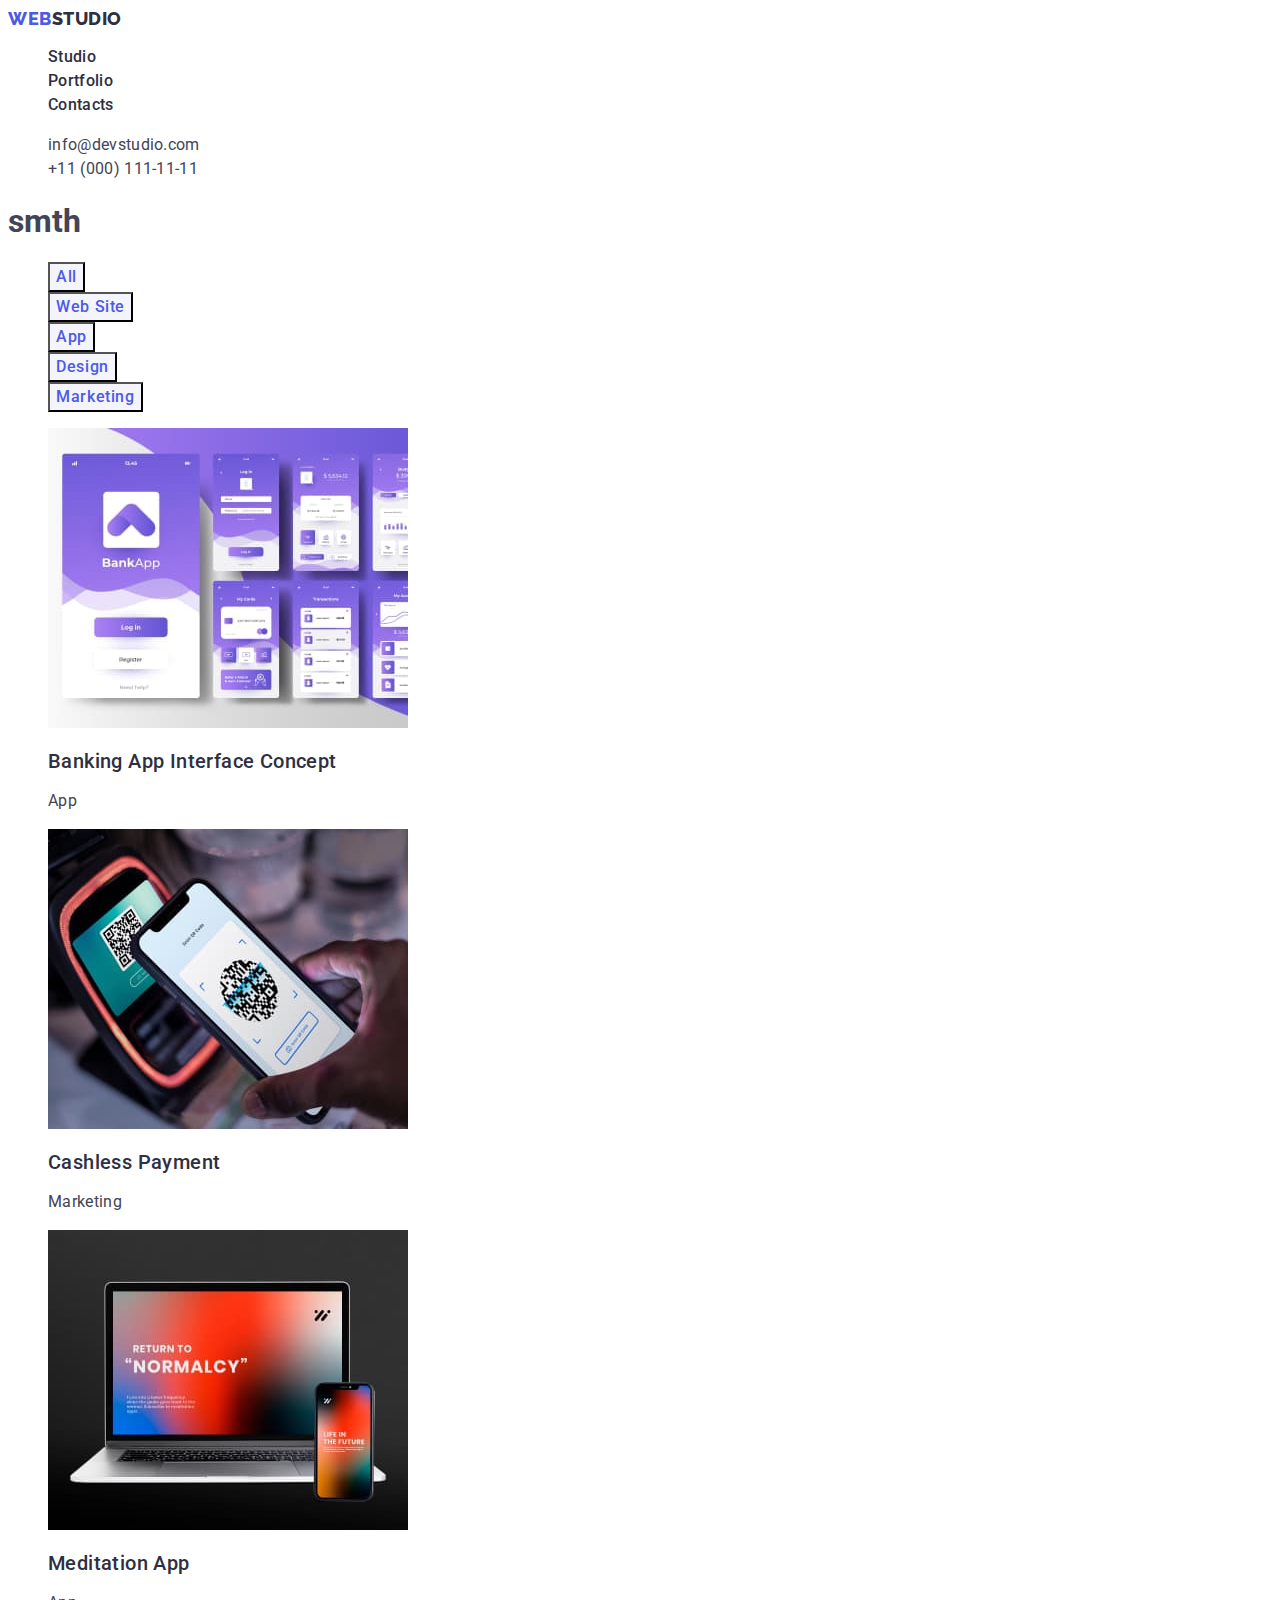
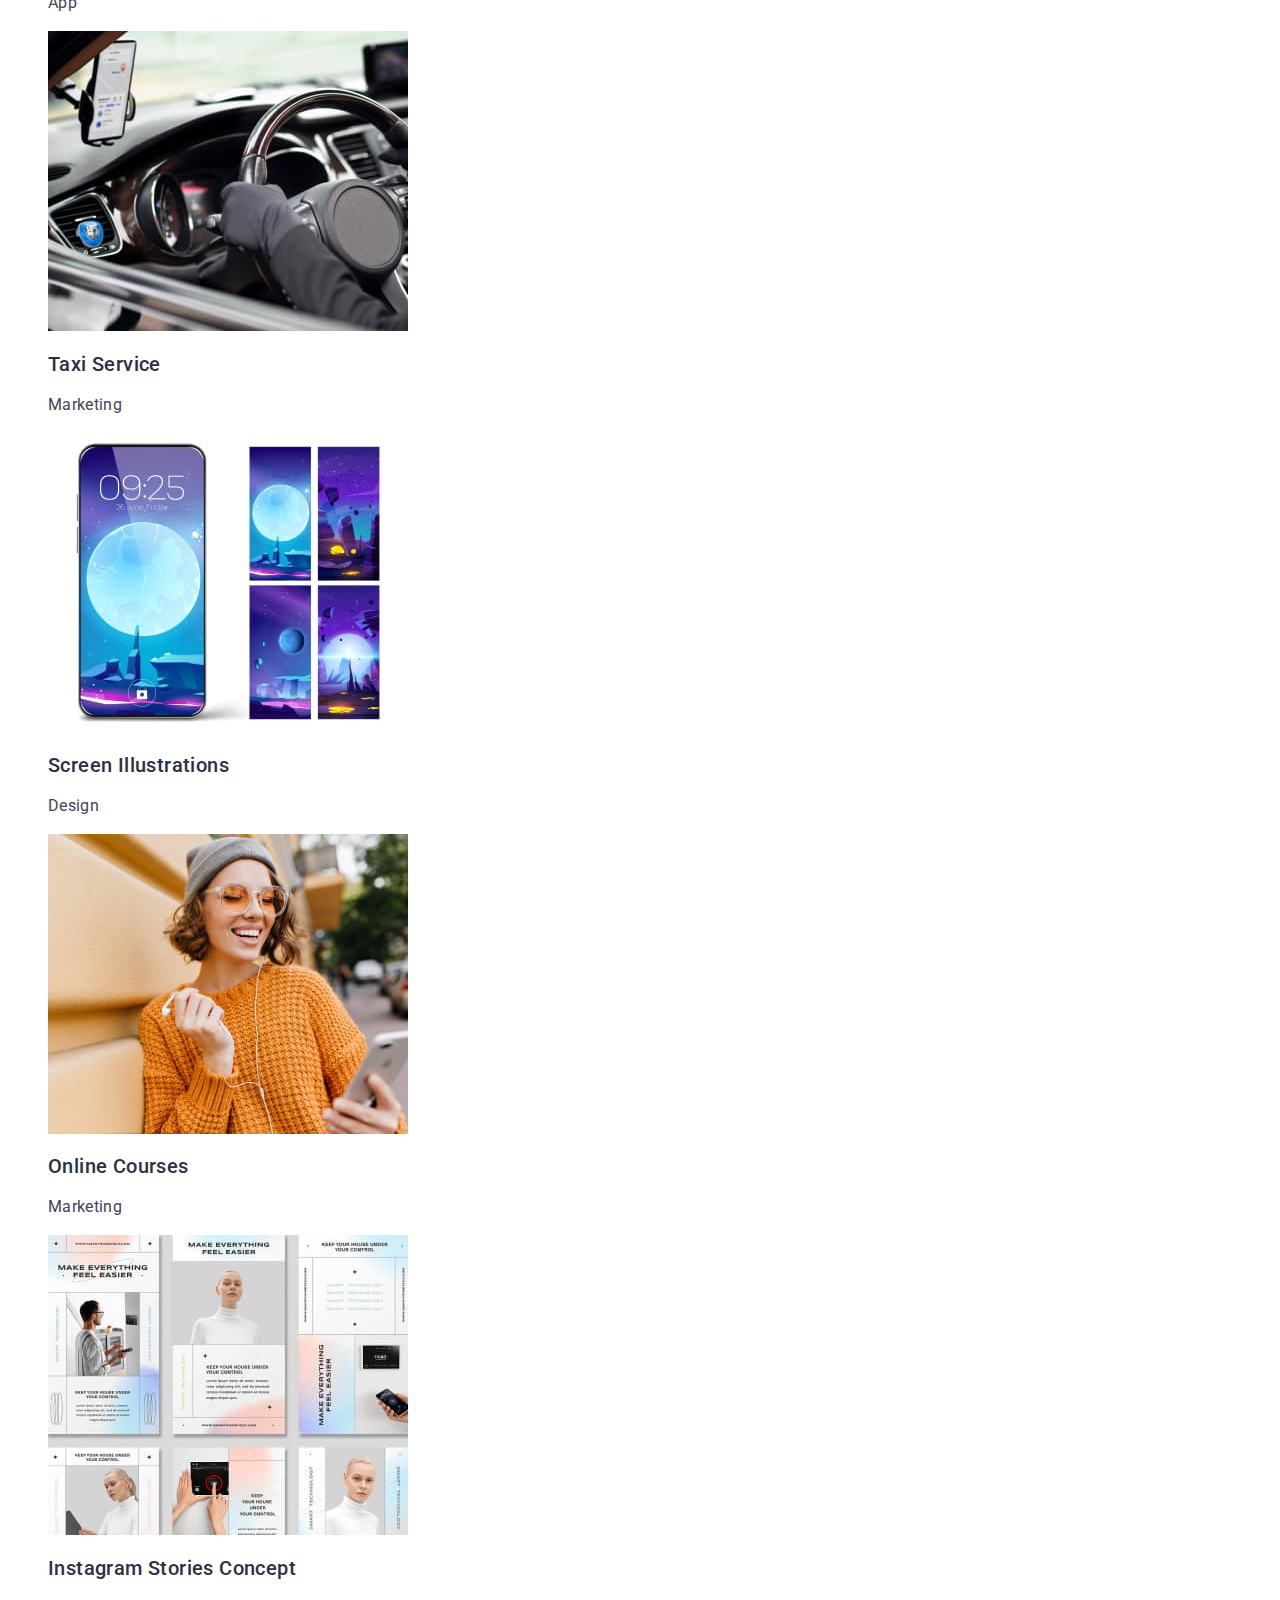
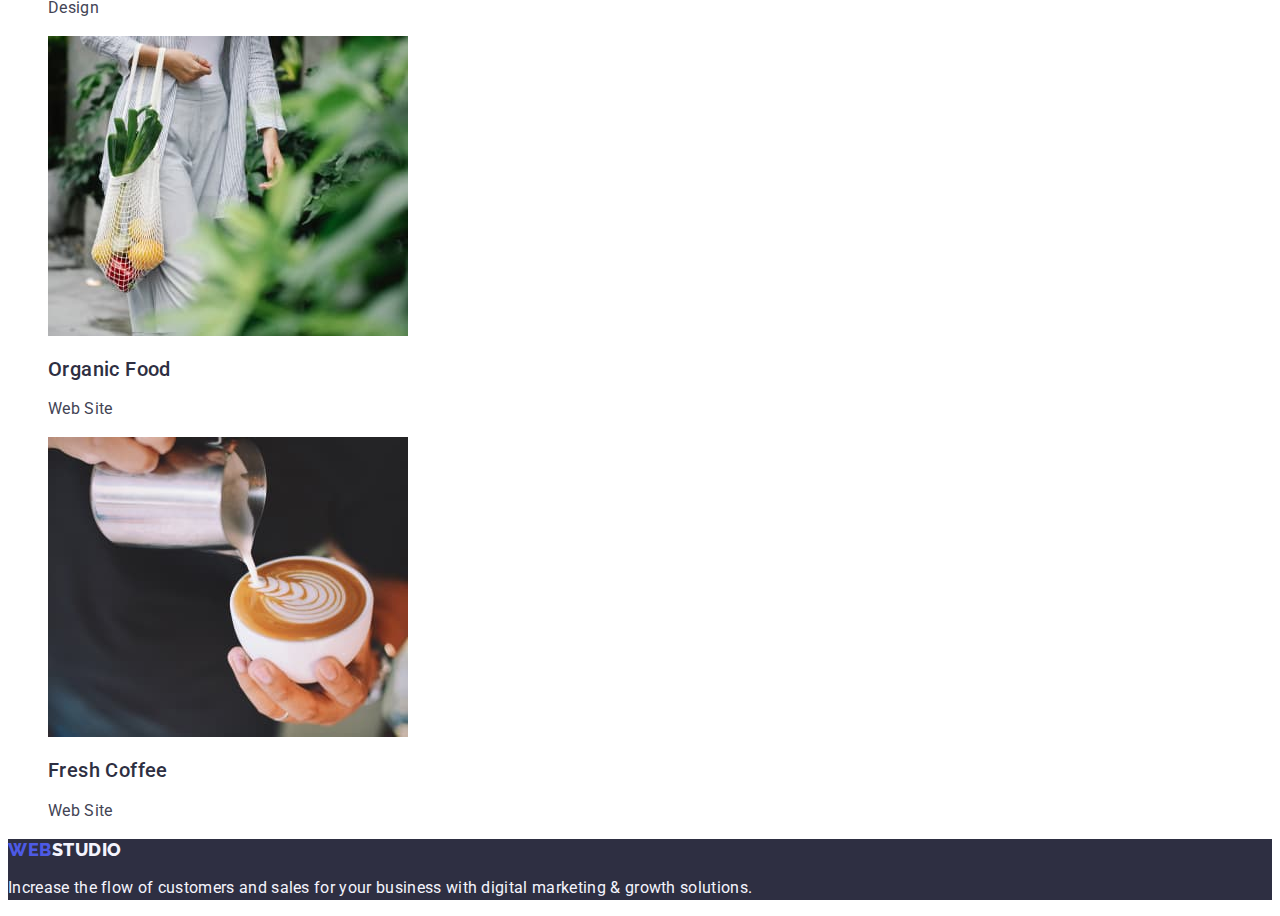
==== portfolio.html @ 615c13cd "Initial commit" ====
<!DOCTYPE html>
<html lang="en">

<head>
    <meta charset="UTF-8">
    <meta http-equiv="X-UA-Compatible" content="IE=edge">
    <meta name="description" content="business structure">
<link rel="preconnect" href="https://fonts.googleapis.com">
<link rel="preconnect" href="https://fonts.gstatic.com" crossorigin>
<link href="https://fonts.googleapis.com/css2?family=Raleway:wght@800&family=Roboto:wght@400;500;700;900&display=swap"
    rel="stylesheet">
    <link rel="stylesheet" href="./css/styles.css">
    <title>Effective solutions for Your Business</title>
</head>

<body>
    <header>
        <nav class="nav">
            <a class="logo link" href="./index.html">Web<span class="logo-text">Studio</span></a>
            <ul class="list">
                <li>
                    <a href="./index.html" class="nav-list link ">Studio</a>
                </li>
                <li>
                    <a href="./portfolio.html" class="nav-list link">Portfolio</a>
                </li>
                <li>
                    <a href="" class="nav-list link">Contacts</a>
            
                </li>
            
            </ul>
            </nav>
            <address class="address">
                <ul class="list">
                    <li>
                        <a class="address-link link" href="mailto:info@devstudio.com">info@devstudio.com
                        </a>
                    </li>
                    <li>
                        <a class="address-link link" href="tel:+110001111111">+11 (000) 111-11-11
                        </a>
                    </li>
                </ul>
            </address>
    </header>

    <main>
        <section>
            <h1 class="titlefirst">smth</h1>
            <ul class="titlefirst list">
            
            <li><button class="link-button" type="button">All</button></li>
            <li><button class="link-button" type="button">Web Site</button></li>
            <li><button class="link-button" type="button">App</button></li>
            <li><button class="link-button" type="button">Design</button></li>
            <li><button class="link-button" type="button">Marketing</button></li>
    </ul>
            <ul class="variants list">
                <li class="project-list-item">
                    <a class="banking link"  href="">
                        <img src="./images/img1.jpg" alt="Screens" width="360"/>
                    <h2 class="another-describtion">Banking App Interface Concept</h2>
                    <p class="paragraph-text">App</p>
                </a>
                    
                </li>
                <li class="project-list-item">
                    <a class="banking link" href="">
                    <img src="./images/img2.jpg" alt="Phones" width="360"/>
                    <h2 class="another-describtion">Cashless Payment</h2>
                    <p class="paragraph-text">Marketing</p>
                    </a>
                </li>
                <li class="project-list-item">
                    <a class="banking link" href="">
                    <img src="./images/img3.jpg" alt="Laptop and phone" width="360"/>
                    <h2 class="another-describtion">Meditation App</h2>
                    <p class="paragraph-text">App</p>
                    </a>
                </li>
                <li class="project-list-item">
                    <a class="banking link" href="">
                    <img src="./images/img4.jpg" alt="Car" width="360"/>
                    <h2 class="another-describtion">Taxi Service</h2>
                    <p class="paragraph-text">Marketing</p>
                    </a>
                </li>
                <li class="project-list-item">
                    <a class="banking link" href="">
                    <img src="./images/img0copy.jpg" alt="Phone's screens" width="360"/>
                    <h2 class="another-describtion">Screen Illustrations</h2>
                    <p class="paragraph-text">Design</p>
                    </a>
                </li>
                <li class="project-list-item">
                    <a class="banking link" href="">
                    <img src="./images/img11.jpg" alt="Woman" width="360"/>
                    <h2 class="another-describtion">Online Courses</h2>
                    <p class="paragraph-text">Marketing</p>
                    </a>
                </li>
                <li class="project-list-item">
                    <a class="banking link" href="">
                    <img src="./images/img6.jpg" alt="Pictures" width="360"/>
                    <h2 class="another-describtion">Instagram Stories Concept</h2>
                    <p class="paragraph-text">Design</p>
                    </a>
                </li>
                <li class="project-list-item">
                    <a class="banking link" href="">
                    <img src="./images/img7.jpg" alt="Bag" width="360"/>
                    <h2 class="another-describtion">Organic Food</h2>
                    <p class="paragraph-text">Web Site</p>
                    </a>
                </li>
                <li class="project-list-item">
                    <a class="banking link" href="">
                    <img src="./images/img8.jpg" alt="Coffee" width="360"/>
                    <h2 class="another-describtion">Fresh Coffee</h2>
                    <p class="paragraph-text">Web Site</p>
                    </a>
                </li>
        
            </ul>
        </section>
    </main>
       
        <footer class="section-footer">
            <a class="logo link" href="./index.html">Web<span class="logo-text-second">Studio</span></a>
            <p class="footer-describtion">
                Increase the flow of customers and sales for your business with digital marketing & growth solutions.
            </p>
    
    </footer>
    </body>
    
    </html>
---- css/styles.css ----
:root {
    --cloud-color: #F4F4FD;
    --navy-color: #2E2F42;
    --white-color: #FFFFFF;
    --main-color: #4d5ae5;
    --button-color: #404bbf;
}
 
 body{
    font-family: "Roboto",sans-serif;
    font-size: 16px;
    color: #434455;
    background-color: var(--white-color);
}

/*index.html*/
.logo {

    font-family: "Raleway",sans-serif;
    font-weight: 800;
    font-size: 18px;
    line-height: 1.17;
    letter-spacing: 0.03em;
    text-transform: uppercase;
    color: var(--main-color);
    
}
.list{
    list-style: none;
}
.link{
    text-decoration: none;
    
}
 .logo-text{
  color:  var(--navy-color);
 }
 .logo-text-second{
color: var(--cloud-color);
 }
 .nav-list{
    font-weight: 500;
    font-size: 16px;
    line-height: 1.5;
    color: var(--navy-color);
    letter-spacing: 0.02em;
 }
 .nav-list:hover{
    color: var(--button-color);
 }
 .nav-list:focus{
    color: var(--button-color);
 }
 .address{
    font-style: normal;
 }
 .address-link{
    font-size: 16px;
    line-height: 1.5;
    color: #434455;
    letter-spacing: 0.02em;
 }
    .address-link:hover{
color: var(--button-color);
    }
    .address-link:focus{
color: var(--button-color);
    }
   
 
.section-solution{
    background-color: var(--navy-color);
}
.title{
font-size: 20px;
line-height: 1.2;
letter-spacing: 0,02em;
}
.title-first{
    color: var(--white-color);
    font-size: 56px;
    line-height: 1.07;
    text-align: center;
    letter-spacing: 0.02em;
}
.titlesecond{
    font-weight: 500;
    line-height: 1.2;
        font-size: 20px;
        letter-spacing: 0.02em;
        color: var(--navy-color);
}
.list-text{
    font-size: 16px;
    line-height: 1.5;
    letter-spacing: 0.02em;
     color: #434455;
}
.title-describtion{
    font-size: 36px;
    line-height: 1.11;
    text-align: center;
    text-transform: capitalize;
    color: var(--navy-color);

}
.section-footer{
    background-color: var(--navy-color);

}

.titlefourth{
    font-size: 36px;
    line-height: 1.11;
    text-align: center;
    text-transform: capitalize;
    color: var(--navy-color);
}

.section-describtion{
    background-color: var(--cloud-color);

}
.titlefifth{
font-size: 36px;
line-height: 1.11;
text-align: center;
letter-spacing: 0.02em;
text-transform: capitalize;
color: var(--navy-color);
}
.photos-describtion{
    background-color: var(--white-color);
}

.title-fifth{
    font-weight: 500;
    font-size: 20px;
    line-height: 1.2;
    letter-spacing: 0.02em;
    color: var(--navy-color);

}


.solution-button{
    background-color: var(--main-color);
    font-family: "Roboto", sans-serif;
    font-weight: 500;
    font-size: 16px;
    line-height: 1.5;
    letter-spacing: 0.04em;
    color: var(--white-color);
    cursor:pointer;
}

.solution-button:hover,.solution-button:focus{
    background-color: var(--button-color);
}



.footer-describtion{
    line-height: 1.5;
    color: var(--cloud-color);
    letter-spacing: 0.02em;
}

.logo-text span{
    color: var(--navy-color);
}
/*portfolio.html*/
 
.logo-link{
    font-family: 'Raleway', sans-serif;
    font-weight: 800;
    font-size: 18px;
    line-height: 1.17;
    letter-spacing: 0.03em;
    text-transform: uppercase;
    color: var(--main-color);
}
.link-button{
     background-color: var(--cloud-color);
    font-family: "Roboto", sans-serif;
    font-weight: 500;
    font-size: 16px;
    line-height: 1.5;
    letter-spacing: 0.04em;
    color: var(--main-color);
    cursor: pointer

}

.link-button:hover,
.link-button:focus{
color: var(--white-color);
background-color: var(--button-color);
}
.another-describtion{
    font-weight: 500;
    font-size: 20px;
    line-height: 1.2;
    letter-spacing: 0.02em;
    color: var(--navy-color);
}
.paragraph-text{
    font-size: 16px;
    line-height: 1.5;
    letter-spacing: 0.02em;
    color: #434455;
}
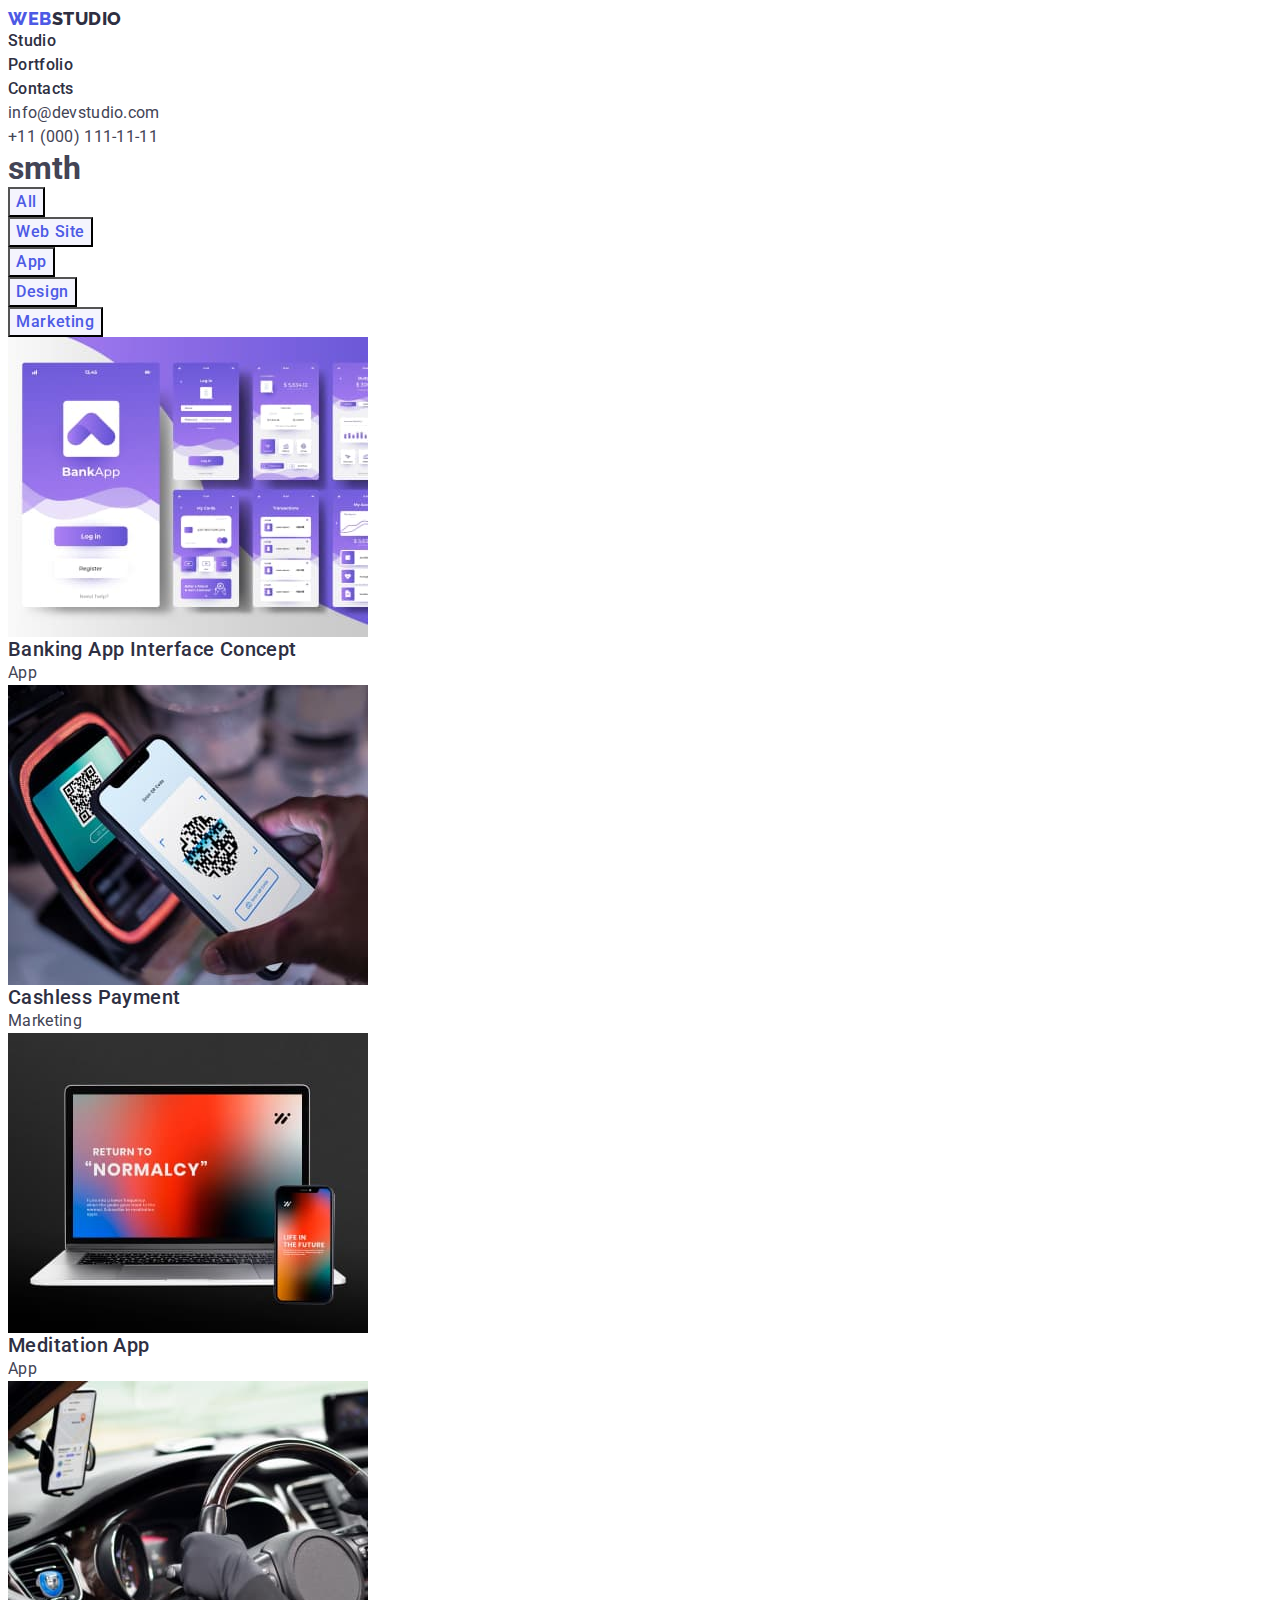
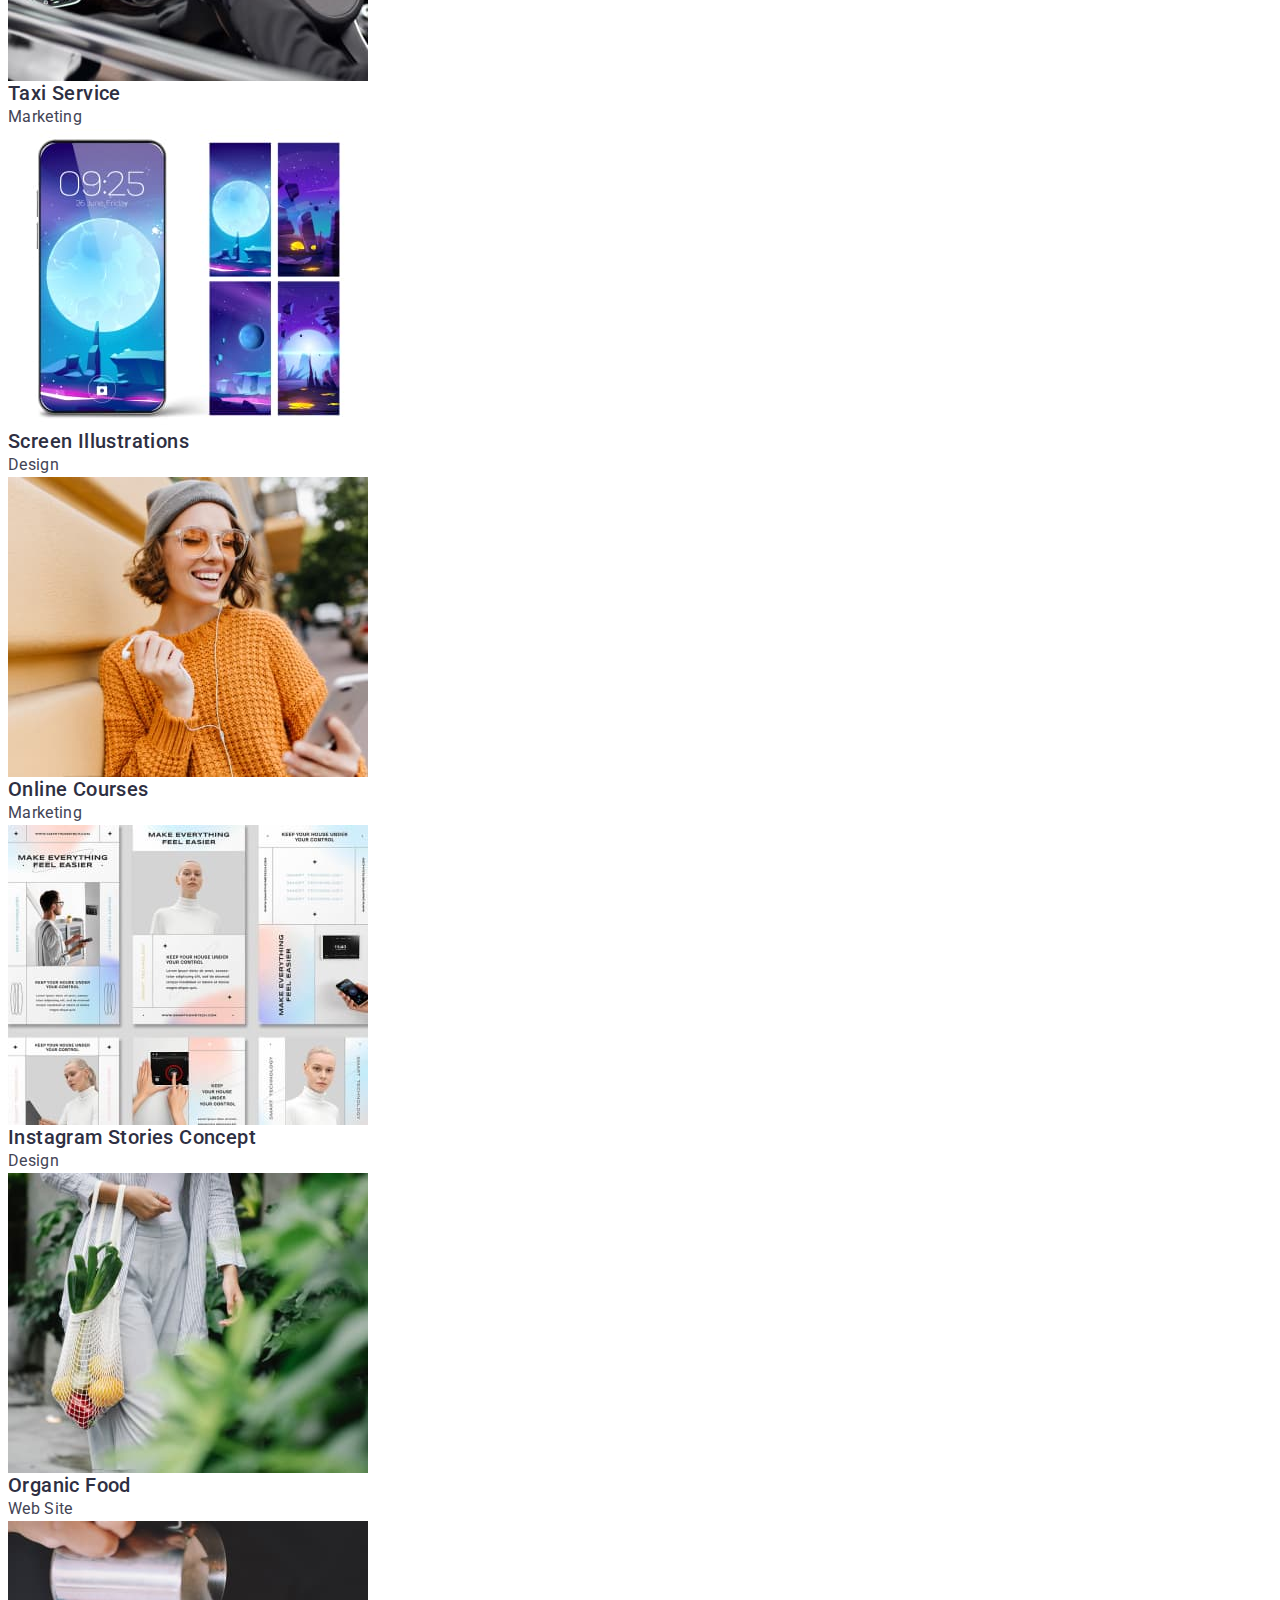
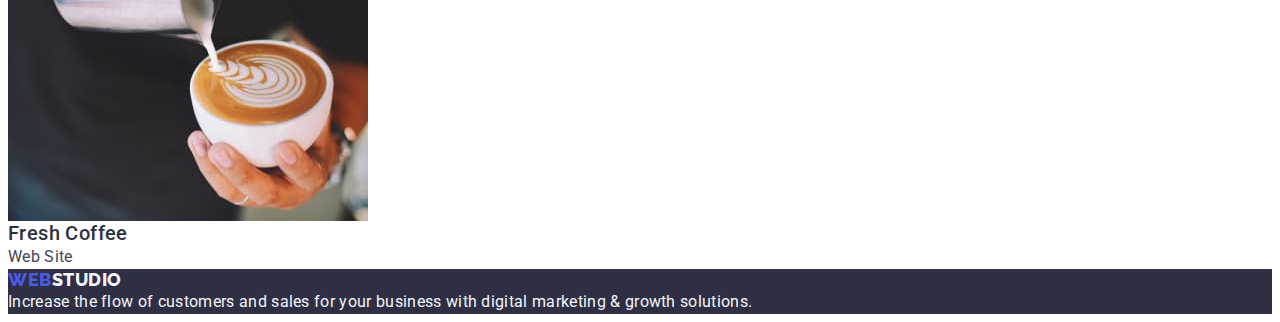
==== commit 9c64c0c8: "hw3" ====
--- a/portfolio.html
+++ b/portfolio.html
@@ -9,6 +9,9 @@
 <link rel="preconnect" href="https://fonts.gstatic.com" crossorigin>
 <link href="https://fonts.googleapis.com/css2?family=Raleway:wght@800&family=Roboto:wght@400;500;700;900&display=swap"
     rel="stylesheet">
+    <link rel="stylesheet" href="https://cdnjs.cloudflare.com/ajax/libs/modern-normalize/2.0.0/modern-normalize.min.css"
+        integrity="sha512-4xo8blKMVCiXpTaLzQSLSw3KFOVPWhm/TRtuPVc4WG6kUgjH6J03IBuG7JZPkcWMxJ5huwaBpOpnwYElP/m6wg=="
+        crossorigin="anonymous" referrerpolicy="no-referrer" />
     <link rel="stylesheet" href="./css/styles.css">
     <title>Effective solutions for Your Business</title>
 </head>
--- a/css/styles.css
+++ b/css/styles.css
@@ -12,6 +12,36 @@
     color: #434455;
     background-color: var(--white-color);
 }
+p,
+h1,
+h2,
+h3,
+h4,
+h5,
+h6 {
+    margin-top: 0;
+    margin-bottom: 0;
+}
+
+ul,
+ol {
+    padding-left: 0;
+    margin-top: 0;
+    margin-bottom: 0;
+}
+
+img {
+    display: block;
+}
+
+.container {
+    padding-left: 15px;
+    padding-right: 15px;
+    max-width: 1158px;
+    width: 100%;
+    margin: 0 auto;
+}
+
 
 /*index.html*/
 .logo {
@@ -30,7 +60,9 @@
 }
 .link{
     text-decoration: none;
-    
+}
+.logo-list-one{
+    flex-direction: row;
 }
  .logo-text{
   color:  var(--navy-color);
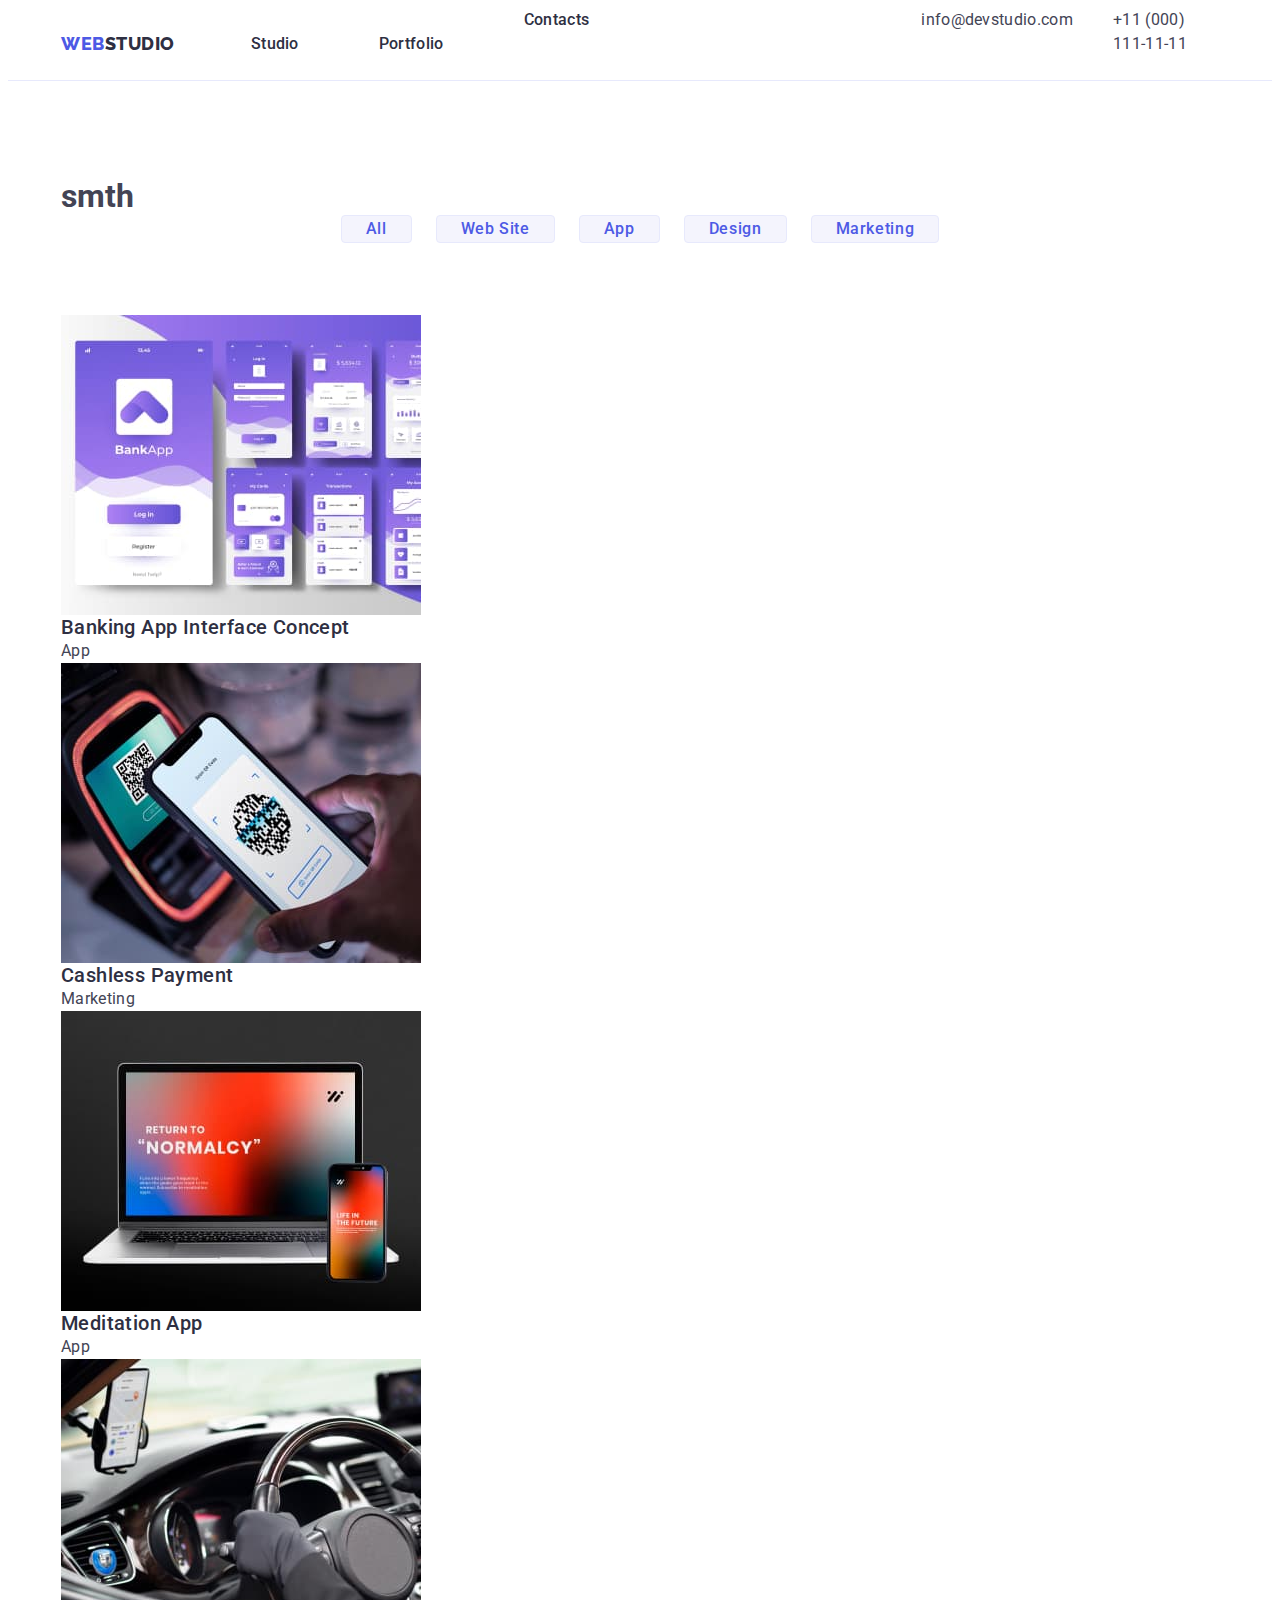
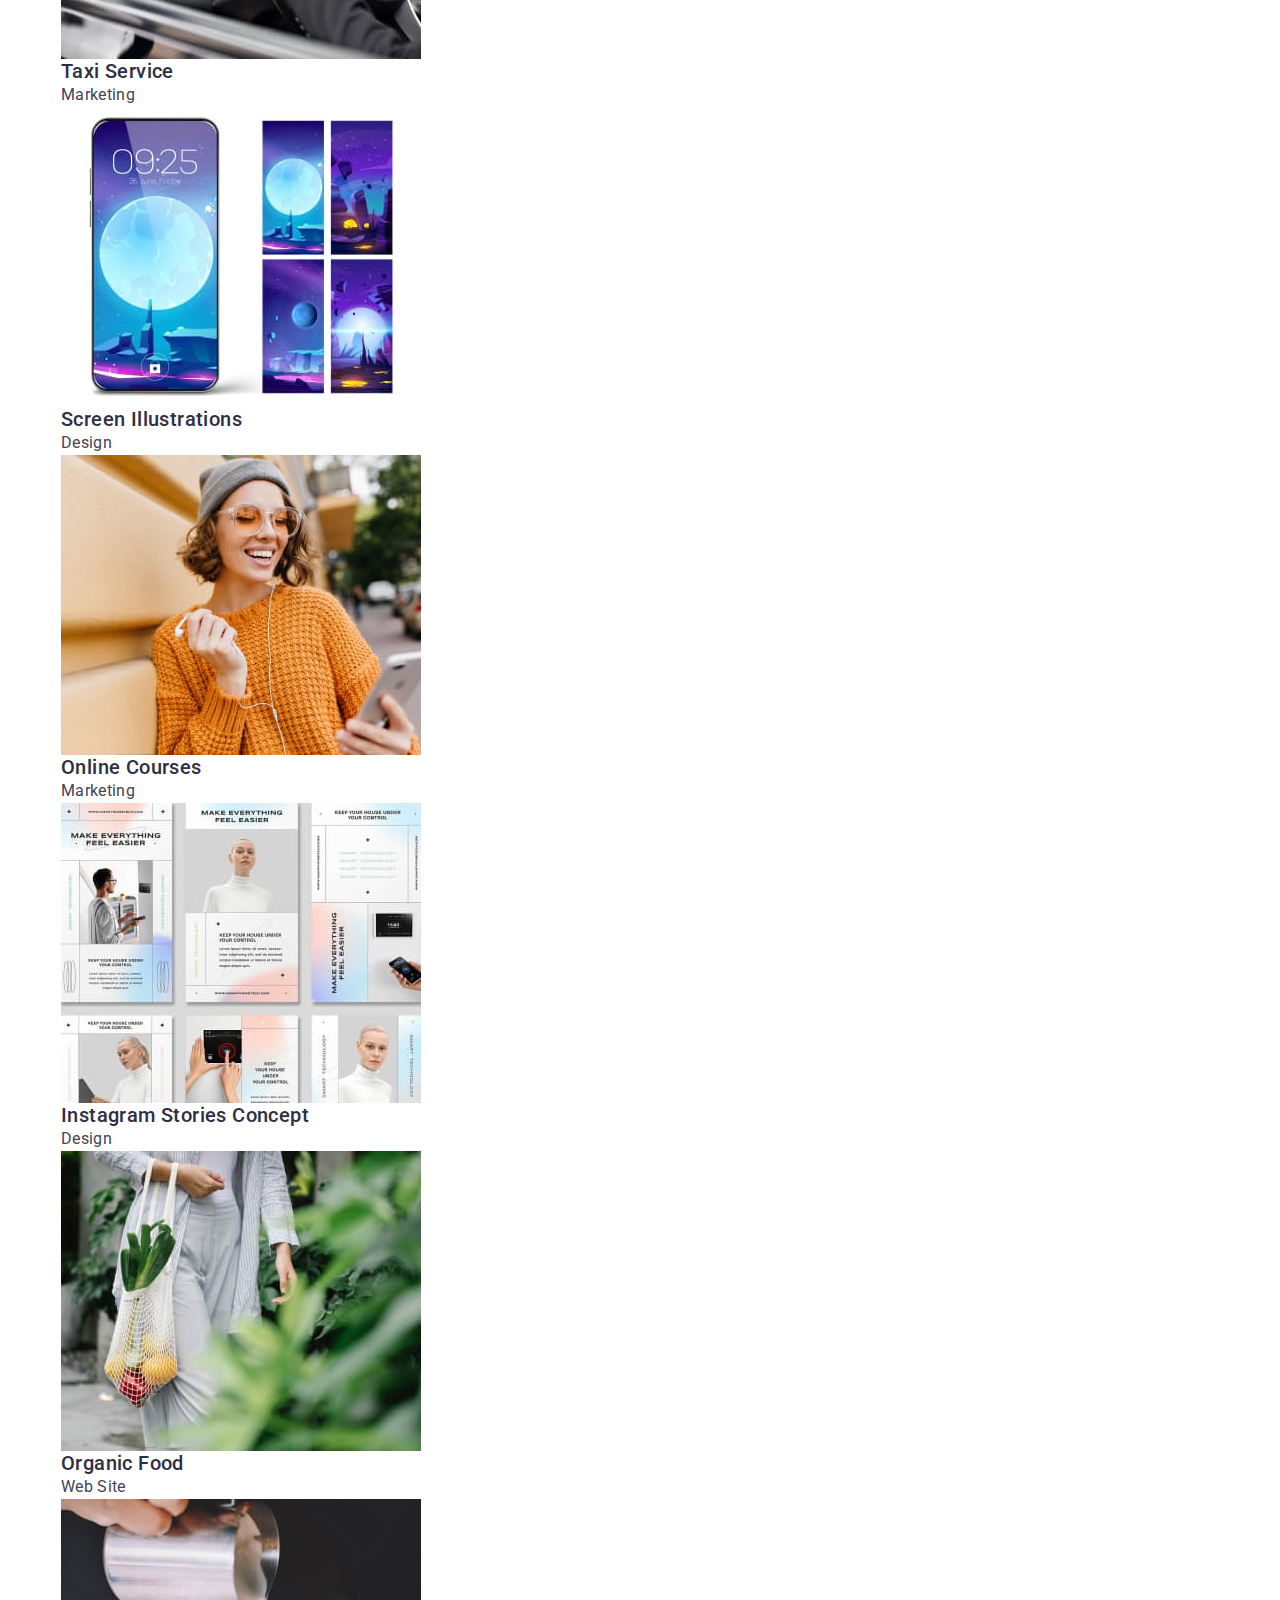
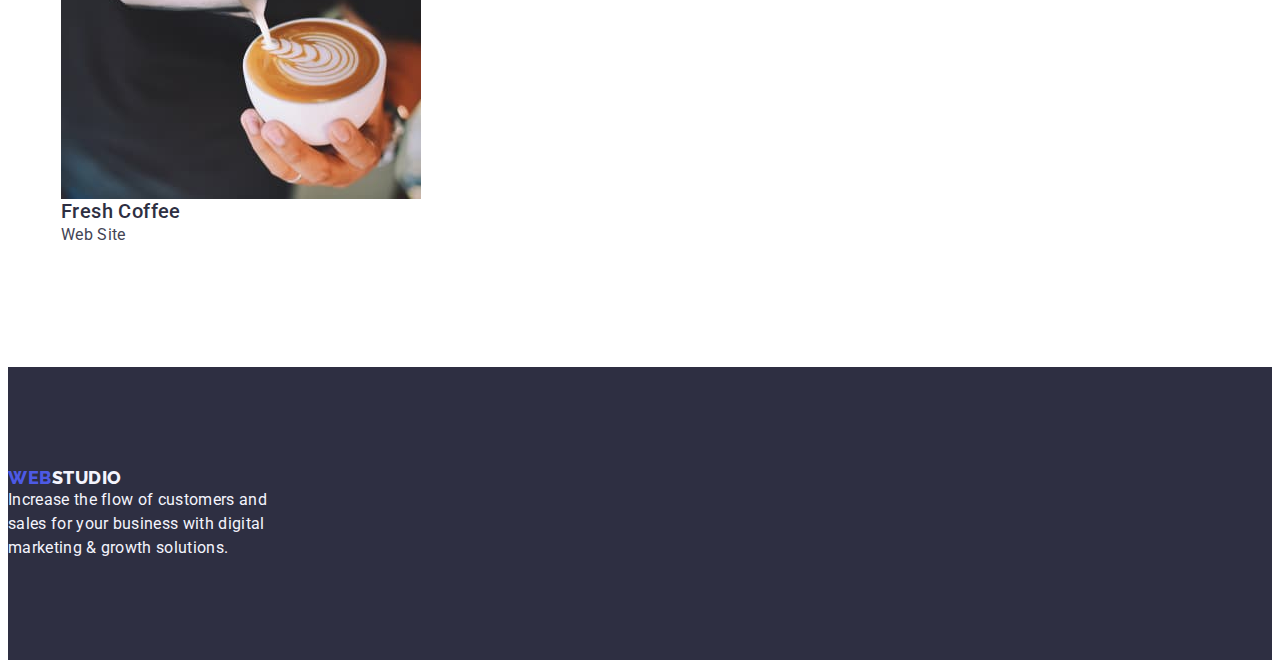
==== commit b56017b5: "hw3" ====
--- a/portfolio.html
+++ b/portfolio.html
@@ -17,41 +17,44 @@
 </head>
 
 <body>
-    <header>
+<header class="header">
+    <div class="container header-container ">
         <nav class="nav">
             <a class="logo link" href="./index.html">Web<span class="logo-text">Studio</span></a>
-            <ul class="list">
-                <li>
+            <ul class="header-menu list">
+                <li class="logo-item">
                     <a href="./index.html" class="nav-list link ">Studio</a>
                 </li>
-                <li>
+                <li class="logo-item">
                     <a href="./portfolio.html" class="nav-list link">Portfolio</a>
                 </li>
                 <li>
                     <a href="" class="nav-list link">Contacts</a>
-            
+
                 </li>
-            
+
             </ul>
-            </nav>
-            <address class="address">
-                <ul class="list">
-                    <li>
-                        <a class="address-link link" href="mailto:info@devstudio.com">info@devstudio.com
-                        </a>
-                    </li>
-                    <li>
-                        <a class="address-link link" href="tel:+110001111111">+11 (000) 111-11-11
-                        </a>
-                    </li>
-                </ul>
-            </address>
-    </header>
+        </nav>
+        <address class="address">
+            <ul class="address-info list">
+                <li class="address-list-item">
+                    <a class="address-link link" href="mailto:info@devstudio.com">info@devstudio.com
+                    </a>
+                </li>
+                <li class="address-list-item">
+                    <a class="address-link link" href="tel:+110001111111">+11 (000) 111-11-11
+                    </a>
+                </li>
+            </ul>
+        </address>
+    </div>
+</header>
 
     <main>
-        <section>
+        <section class="portfolio-items"> 
+            <div class="container">
             <h1 class="titlefirst">smth</h1>
-            <ul class="titlefirst list">
+            <ul class="titlefirst-items list">
             
             <li><button class="link-button" type="button">All</button></li>
             <li><button class="link-button" type="button">Web Site</button></li>
@@ -126,6 +129,7 @@
                 </li>
         
             </ul>
+            </div>
         </section>
     </main>
        
--- a/css/styles.css
+++ b/css/styles.css
@@ -4,6 +4,7 @@
     --white-color: #FFFFFF;
     --main-color: #4d5ae5;
     --button-color: #404bbf;
+    --button-color-two: #e7e9fc;
 }
  
  body{
@@ -40,10 +41,25 @@
     max-width: 1158px;
     width: 100%;
     margin: 0 auto;
+    
 }
 
 
 /*index.html*/
+.header{
+    
+    border-bottom: 1px solid #e7e9fc
+   
+}
+.header-menu{
+    display: flex;
+    gap: 40px;
+   
+}
+.header-container {
+    display: flex;
+    gap: 332px;
+}
 .logo {
 
     font-family: "Raleway",sans-serif;
@@ -53,23 +69,38 @@
     letter-spacing: 0.03em;
     text-transform: uppercase;
     color: var(--main-color);
-    
-}
+    margin-right: 76px
+     
+}
+.logo-footer{
+    margin-bottom: 16px;
+}
+
 .list{
     list-style: none;
 }
 .link{
     text-decoration: none;
 }
-.logo-list-one{
-    flex-direction: row;
-}
+
  .logo-text{
   color:  var(--navy-color);
  }
  .logo-text-second{
 color: var(--cloud-color);
  }
+ .logo-item{
+    margin-right: 40px;
+    padding-top: 24px;
+        padding-bottom: 24px;
+
+ }
+ .nav{
+    display: flex;
+    align-items: center;
+    margin-left: auto;
+    justify-content: space-between;
+ }
  .nav-list{
     font-weight: 500;
     font-size: 16px;
@@ -86,6 +117,10 @@
  .address{
     font-style: normal;
  }
+    .address-info{
+        display: flex;
+        gap: 40px;
+    }
  .address-link{
     font-size: 16px;
     line-height: 1.5;
@@ -102,6 +137,8 @@
  
 .section-solution{
     background-color: var(--navy-color);
+    padding-top: 188px;
+    padding-bottom: 188px;
 }
 .title{
 font-size: 20px;
@@ -114,6 +151,8 @@
     line-height: 1.07;
     text-align: center;
     letter-spacing: 0.02em;
+    max-width: 496px;
+    margin: 188px,472px,292px,472px;
 }
 .titlesecond{
     font-weight: 500;
@@ -121,12 +160,14 @@
         font-size: 20px;
         letter-spacing: 0.02em;
         color: var(--navy-color);
+        margin-bottom: 8px;
 }
 .list-text{
     font-size: 16px;
     line-height: 1.5;
     letter-spacing: 0.02em;
      color: #434455;
+    text-align: center;
 }
 .title-describtion{
     font-size: 36px;
@@ -134,11 +175,21 @@
     text-align: center;
     text-transform: capitalize;
     color: var(--navy-color);
+    margin-bottom: 72px;
 
 }
 .section-footer{
     background-color: var(--navy-color);
-
+    padding-top: 100px;
+    padding-bottom: 100px;
+
+}
+.doing{
+    display: flex;
+    gap: 24px;
+}
+.doing-items{
+    width: calc((100% - 48px) / 3);
 }
 
 .titlefourth{
@@ -151,6 +202,8 @@
 
 .section-describtion{
     background-color: var(--cloud-color);
+    padding-top: 120px;
+    padding-bottom: 120px;
 
 }
 .titlefifth{
@@ -160,9 +213,20 @@
 letter-spacing: 0.02em;
 text-transform: capitalize;
 color: var(--navy-color);
+margin-bottom: 72px;
+}
+.people{
+    display: flex;
+    gap: 24px;
 }
 .photos-describtion{
     background-color: var(--white-color);
+    width: calc((100% - 72px) / 4);
+    border-radius: 0px 0px 4px 4px;
+}
+.workers{
+    padding-left: 16px;
+        padding-right: 16px;
 }
 
 .title-fifth{
@@ -171,6 +235,8 @@
     line-height: 1.2;
     letter-spacing: 0.02em;
     color: var(--navy-color);
+    text-align: center;
+    margin-bottom: 8px
 
 }
 
@@ -184,24 +250,48 @@
     letter-spacing: 0.04em;
     color: var(--white-color);
     cursor:pointer;
+    display: block;
+    min-width: 169px;
+    height: 56px;
+    border: none;
+    background-color: #4d5ae5;
+    border-radius: 4px;
 }
 
 .solution-button:hover,.solution-button:focus{
     background-color: var(--button-color);
 }
-
-
-
+.spdt{
+    padding-top: 120px;
+padding-bottom: 120px
+}
+.section-item{
+    display: flex;
+    gap: 24px;
+}
+.section-menu{
+    width: calc((100% - 72px) / 4);
+}
+.describtion{
+    padding-bottom: 120px;
+}
 .footer-describtion{
     line-height: 1.5;
     color: var(--cloud-color);
     letter-spacing: 0.02em;
+    max-width: 264px
 }
 
 .logo-text span{
     color: var(--navy-color);
 }
 /*portfolio.html*/
+.titlefirst-items{
+    display: flex;
+    justify-content: center;
+    gap: 24px;
+    margin-bottom: 72px;
+}
  
 .logo-link{
     font-family: 'Raleway', sans-serif;
@@ -220,7 +310,12 @@
     line-height: 1.5;
     letter-spacing: 0.04em;
     color: var(--main-color);
-    cursor: pointer
+    cursor: pointer;
+    padding-left: 24px;
+    padding-right: 24px;
+    border: 1px solid var(--button-color-two);
+    border-radius: 4px
+
 
 }
 
@@ -228,6 +323,7 @@
 .link-button:focus{
 color: var(--white-color);
 background-color: var(--button-color);
+border: 1px solid;
 }
 .another-describtion{
     font-weight: 500;
@@ -242,4 +338,8 @@
     letter-spacing: 0.02em;
     color: #434455;
 }
-
+.portfolio-items{
+    padding-top: 96px;
+        padding-bottom: 120px;
+}
+
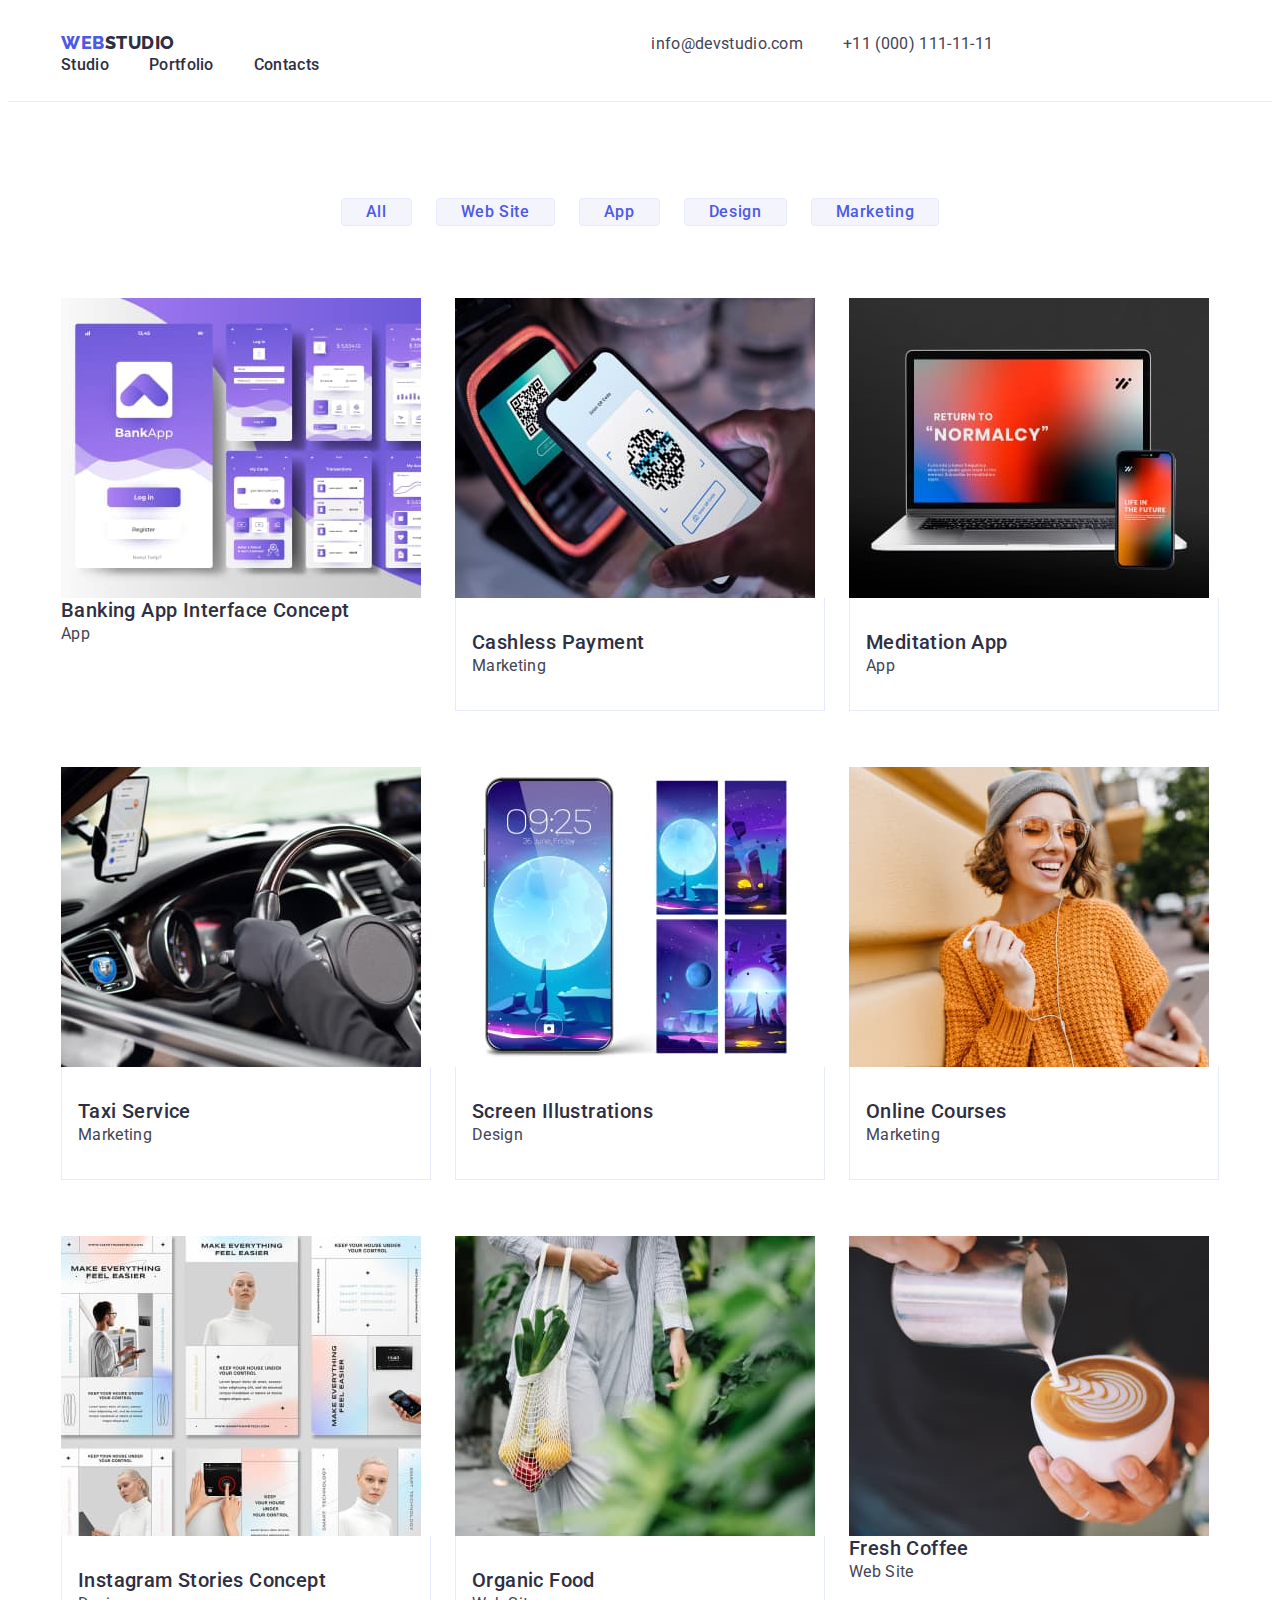
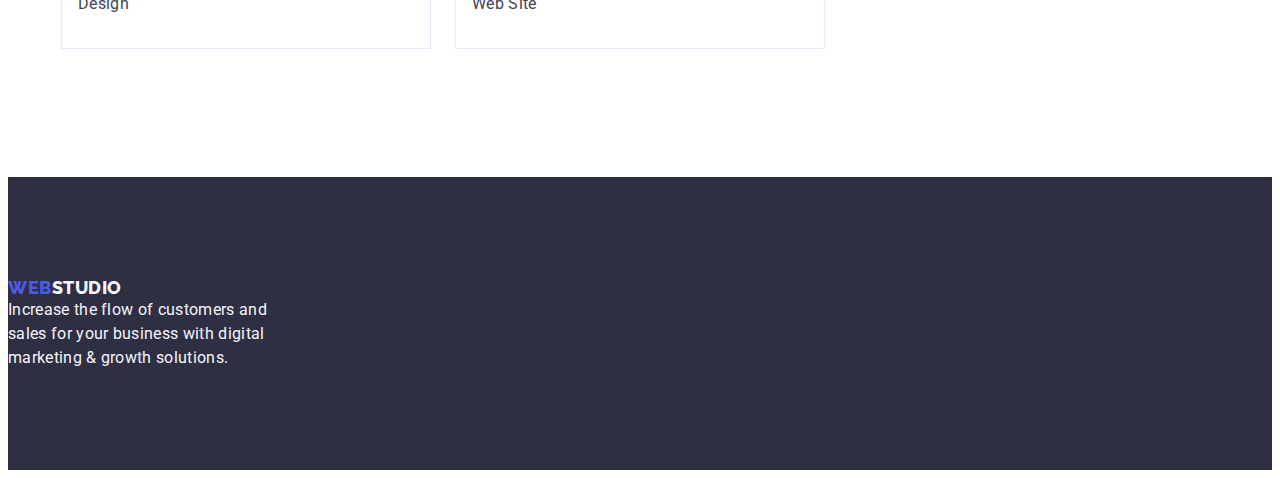
==== commit 6ee707e2: "hw3" ====
--- a/portfolio.html
+++ b/portfolio.html
@@ -53,7 +53,7 @@
     <main>
         <section class="portfolio-items"> 
             <div class="container">
-            <h1 class="titlefirst">smth</h1>
+            <h1 class="visually-hidden">smth</h1>
             <ul class="titlefirst-items list">
             
             <li><button class="link-button" type="button">All</button></li>
@@ -66,68 +66,86 @@
                 <li class="project-list-item">
                     <a class="banking link"  href="">
                         <img src="./images/img1.jpg" alt="Screens" width="360"/>
+                        <div>
                     <h2 class="another-describtion">Banking App Interface Concept</h2>
                     <p class="paragraph-text">App</p>
+                    </div>
                 </a>
                     
                 </li>
                 <li class="project-list-item">
                     <a class="banking link" href="">
                     <img src="./images/img2.jpg" alt="Phones" width="360"/>
+                    <div class="container-item">
                     <h2 class="another-describtion">Cashless Payment</h2>
                     <p class="paragraph-text">Marketing</p>
+                    </div>
                     </a>
                 </li>
                 <li class="project-list-item">
                     <a class="banking link" href="">
                     <img src="./images/img3.jpg" alt="Laptop and phone" width="360"/>
+                    <div class="container-item">
                     <h2 class="another-describtion">Meditation App</h2>
                     <p class="paragraph-text">App</p>
+                    </div>
                     </a>
                 </li>
                 <li class="project-list-item">
                     <a class="banking link" href="">
                     <img src="./images/img4.jpg" alt="Car" width="360"/>
+                    <div class="container-item">
                     <h2 class="another-describtion">Taxi Service</h2>
                     <p class="paragraph-text">Marketing</p>
+                    </div>
                     </a>
                 </li>
                 <li class="project-list-item">
                     <a class="banking link" href="">
                     <img src="./images/img0copy.jpg" alt="Phone's screens" width="360"/>
+                    <div class="container-item">
                     <h2 class="another-describtion">Screen Illustrations</h2>
                     <p class="paragraph-text">Design</p>
+                    </div>
                     </a>
                 </li>
                 <li class="project-list-item">
                     <a class="banking link" href="">
                     <img src="./images/img11.jpg" alt="Woman" width="360"/>
+                    <div class="container-item">
                     <h2 class="another-describtion">Online Courses</h2>
                     <p class="paragraph-text">Marketing</p>
+                    </div>
                     </a>
                 </li>
                 <li class="project-list-item">
                     <a class="banking link" href="">
                     <img src="./images/img6.jpg" alt="Pictures" width="360"/>
+                    <div class="container-item">
                     <h2 class="another-describtion">Instagram Stories Concept</h2>
                     <p class="paragraph-text">Design</p>
+                    </div>
                     </a>
                 </li>
                 <li class="project-list-item">
                     <a class="banking link" href="">
                     <img src="./images/img7.jpg" alt="Bag" width="360"/>
+                    <div class="container-item">
                     <h2 class="another-describtion">Organic Food</h2>
                     <p class="paragraph-text">Web Site</p>
+                    </div>
                     </a>
+                    
                 </li>
                 <li class="project-list-item">
                     <a class="banking link" href="">
                     <img src="./images/img8.jpg" alt="Coffee" width="360"/>
+                    <div>
                     <h2 class="another-describtion">Fresh Coffee</h2>
                     <p class="paragraph-text">Web Site</p>
+                    </div>
                     </a>
                 </li>
-        
             </ul>
             </div>
         </section>
--- a/css/styles.css
+++ b/css/styles.css
@@ -46,9 +46,21 @@
 
 
 /*index.html*/
+    .visually-hidden {
+            position: absolute;
+            width: 1px;
+            height: 1px;
+            margin: -1px;
+            border: 0;
+            padding: 0;
+            white-space: nowrap;
+            clip-path: inset(100%);
+            clip: rect(0 0 0 0);
+            overflow: hidden;
+        }
 .header{
-    
-    border-bottom: 1px solid #e7e9fc
+    border-bottom: 1px solid var(--button-color-two);
+    padding: 24px 0;
    
 }
 .header-menu{
@@ -61,7 +73,6 @@
     gap: 332px;
 }
 .logo {
-
     font-family: "Raleway",sans-serif;
     font-weight: 800;
     font-size: 18px;
@@ -69,11 +80,13 @@
     letter-spacing: 0.03em;
     text-transform: uppercase;
     color: var(--main-color);
-    margin-right: 76px
+    margin-right: 76px;
+    
      
 }
 .logo-footer{
     margin-bottom: 16px;
+    display: inline-block;
 }
 
 .list{
@@ -89,12 +102,7 @@
  .logo-text-second{
 color: var(--cloud-color);
  }
- .logo-item{
-    margin-right: 40px;
-    padding-top: 24px;
-        padding-bottom: 24px;
-
- }
+ .logo-item
  .nav{
     display: flex;
     align-items: center;
@@ -107,6 +115,8 @@
     line-height: 1.5;
     color: var(--navy-color);
     letter-spacing: 0.02em;
+    padding-top: 24px;
+        padding-bottom: 24px;
  }
  .nav-list:hover{
     color: var(--button-color);
@@ -143,7 +153,7 @@
 .title{
 font-size: 20px;
 line-height: 1.2;
-letter-spacing: 0,02em;
+letter-spacing: 0.02em;
 }
 .title-first{
     color: var(--white-color);
@@ -225,8 +235,8 @@
     border-radius: 0px 0px 4px 4px;
 }
 .workers{
-    padding-left: 16px;
-        padding-right: 16px;
+    
+        padding: 32px 16px;
 }
 
 .title-fifth{
@@ -315,15 +325,23 @@
     padding-right: 24px;
     border: 1px solid var(--button-color-two);
     border-radius: 4px
-
-
 }
 
 .link-button:hover,
 .link-button:focus{
 color: var(--white-color);
 background-color: var(--button-color);
-border: 1px solid;
+border: 1px solid transparent;
+}
+.variants{
+    display: flex;
+    flex-wrap: wrap;
+    column-gap: 24px;
+    row-gap: 48px;
+}
+.project-list-item{
+    width: calc((100% - 48px) / 3);
+
 }
 .another-describtion{
     font-weight: 500;
@@ -342,4 +360,10 @@
     padding-top: 96px;
         padding-bottom: 120px;
 }
-
+.container-item{
+    padding: 32px 16px;
+    border: 1px solid var(--button-color-two);
+    border-top: none;
+    margin-bottom: 8px;
+}
+
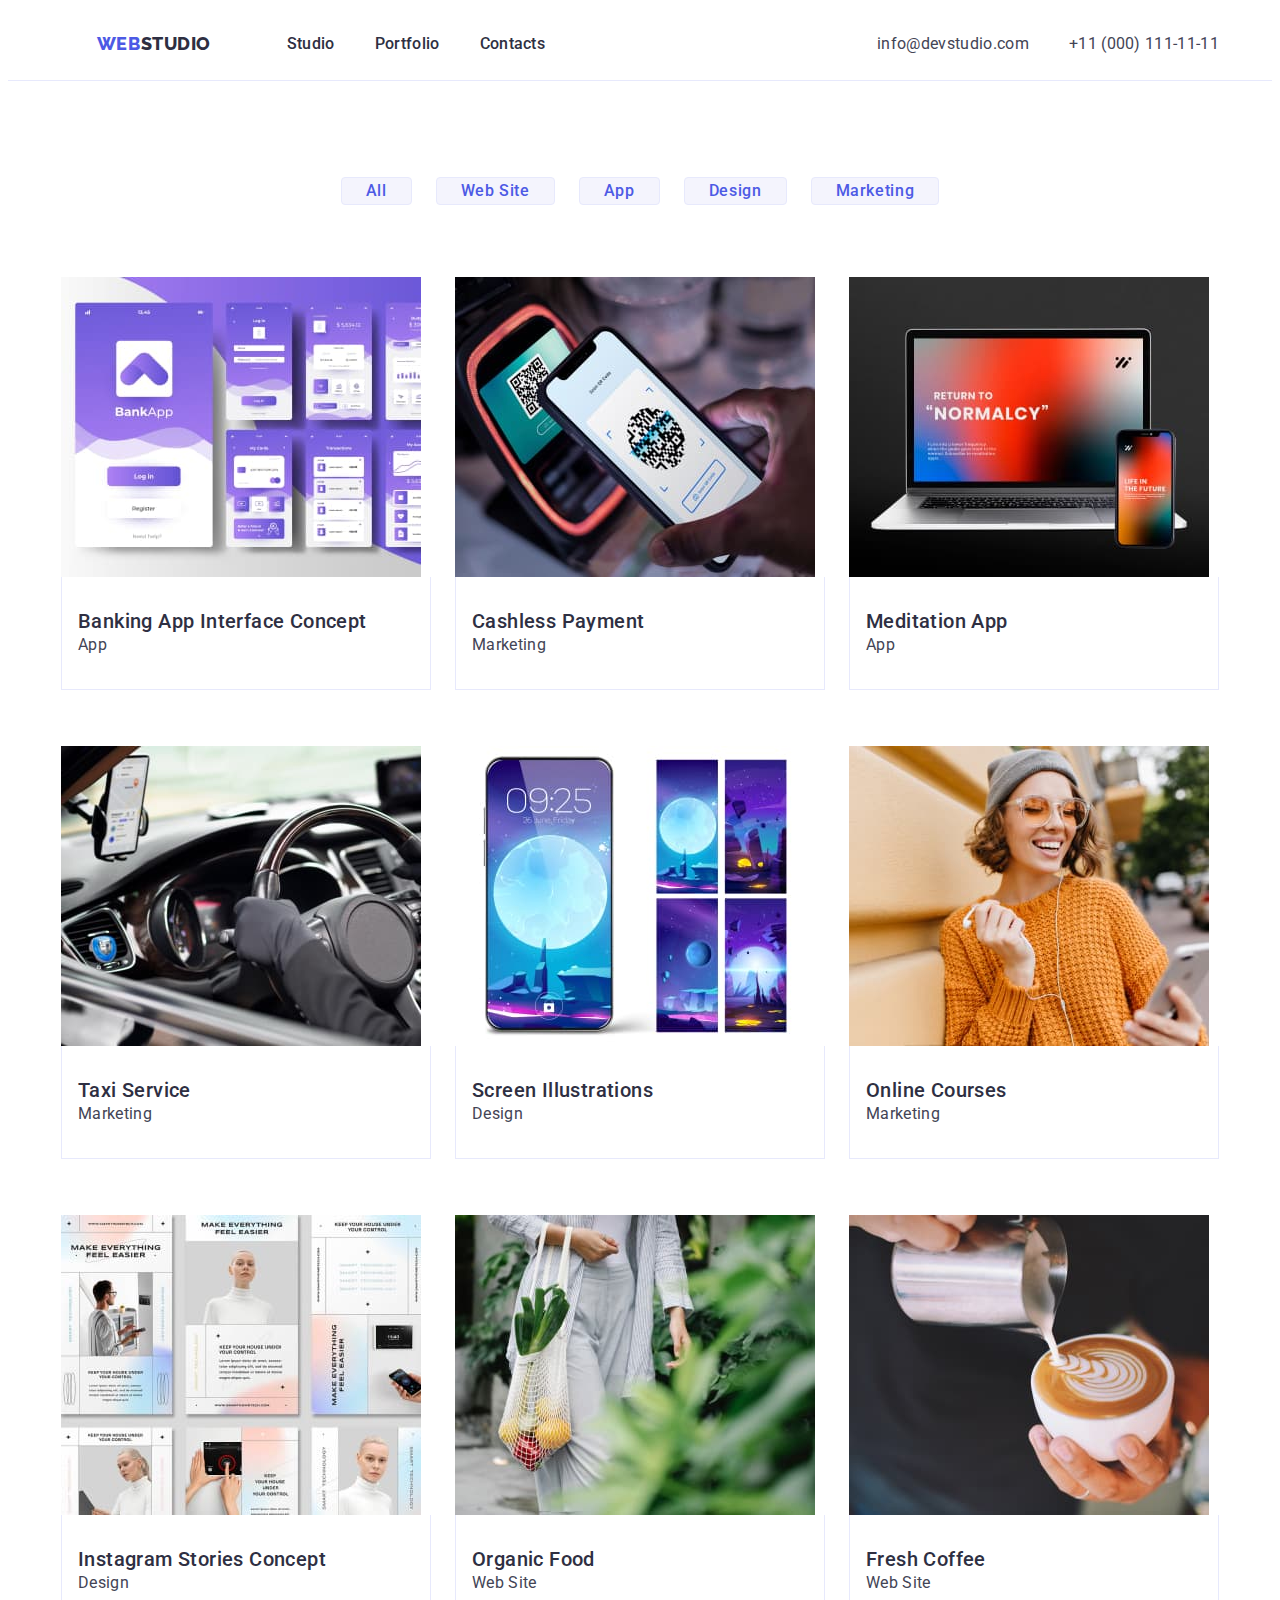
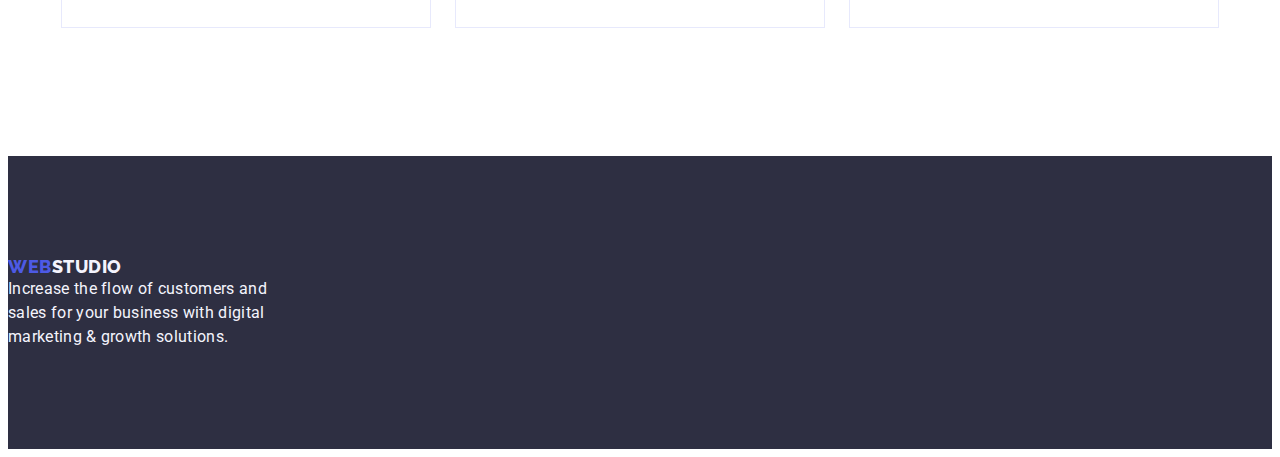
==== commit 49baa5ea: "hw3" ====
--- a/portfolio.html
+++ b/portfolio.html
@@ -66,7 +66,7 @@
                 <li class="project-list-item">
                     <a class="banking link"  href="">
                         <img src="./images/img1.jpg" alt="Screens" width="360"/>
-                        <div>
+                        <div class="container-item">
                     <h2 class="another-describtion">Banking App Interface Concept</h2>
                     <p class="paragraph-text">App</p>
                     </div>
@@ -140,7 +140,7 @@
                 <li class="project-list-item">
                     <a class="banking link" href="">
                     <img src="./images/img8.jpg" alt="Coffee" width="360"/>
-                    <div>
+                    <div class="container-item">
                     <h2 class="another-describtion">Fresh Coffee</h2>
                     <p class="paragraph-text">Web Site</p>
                     </div>
--- a/css/styles.css
+++ b/css/styles.css
@@ -99,16 +99,18 @@
  .logo-text{
   color:  var(--navy-color);
  }
+
  .logo-text-second{
 color: var(--cloud-color);
  }
- .logo-item
- .nav{
-    display: flex;
-    align-items: center;
-    margin-left: auto;
-    justify-content: space-between;
- }
+
+.nav{
+        display: flex;
+        align-items: center;
+        margin-left: auto;
+        justify-content: space-between;
+}
+
  .nav-list{
     font-weight: 500;
     font-size: 16px;
@@ -280,7 +282,7 @@
     gap: 24px;
 }
 .section-menu{
-    width: calc((100% - 72px) / 4);
+width: calc((100% - 72px) / 4);
 }
 .describtion{
     padding-bottom: 120px;
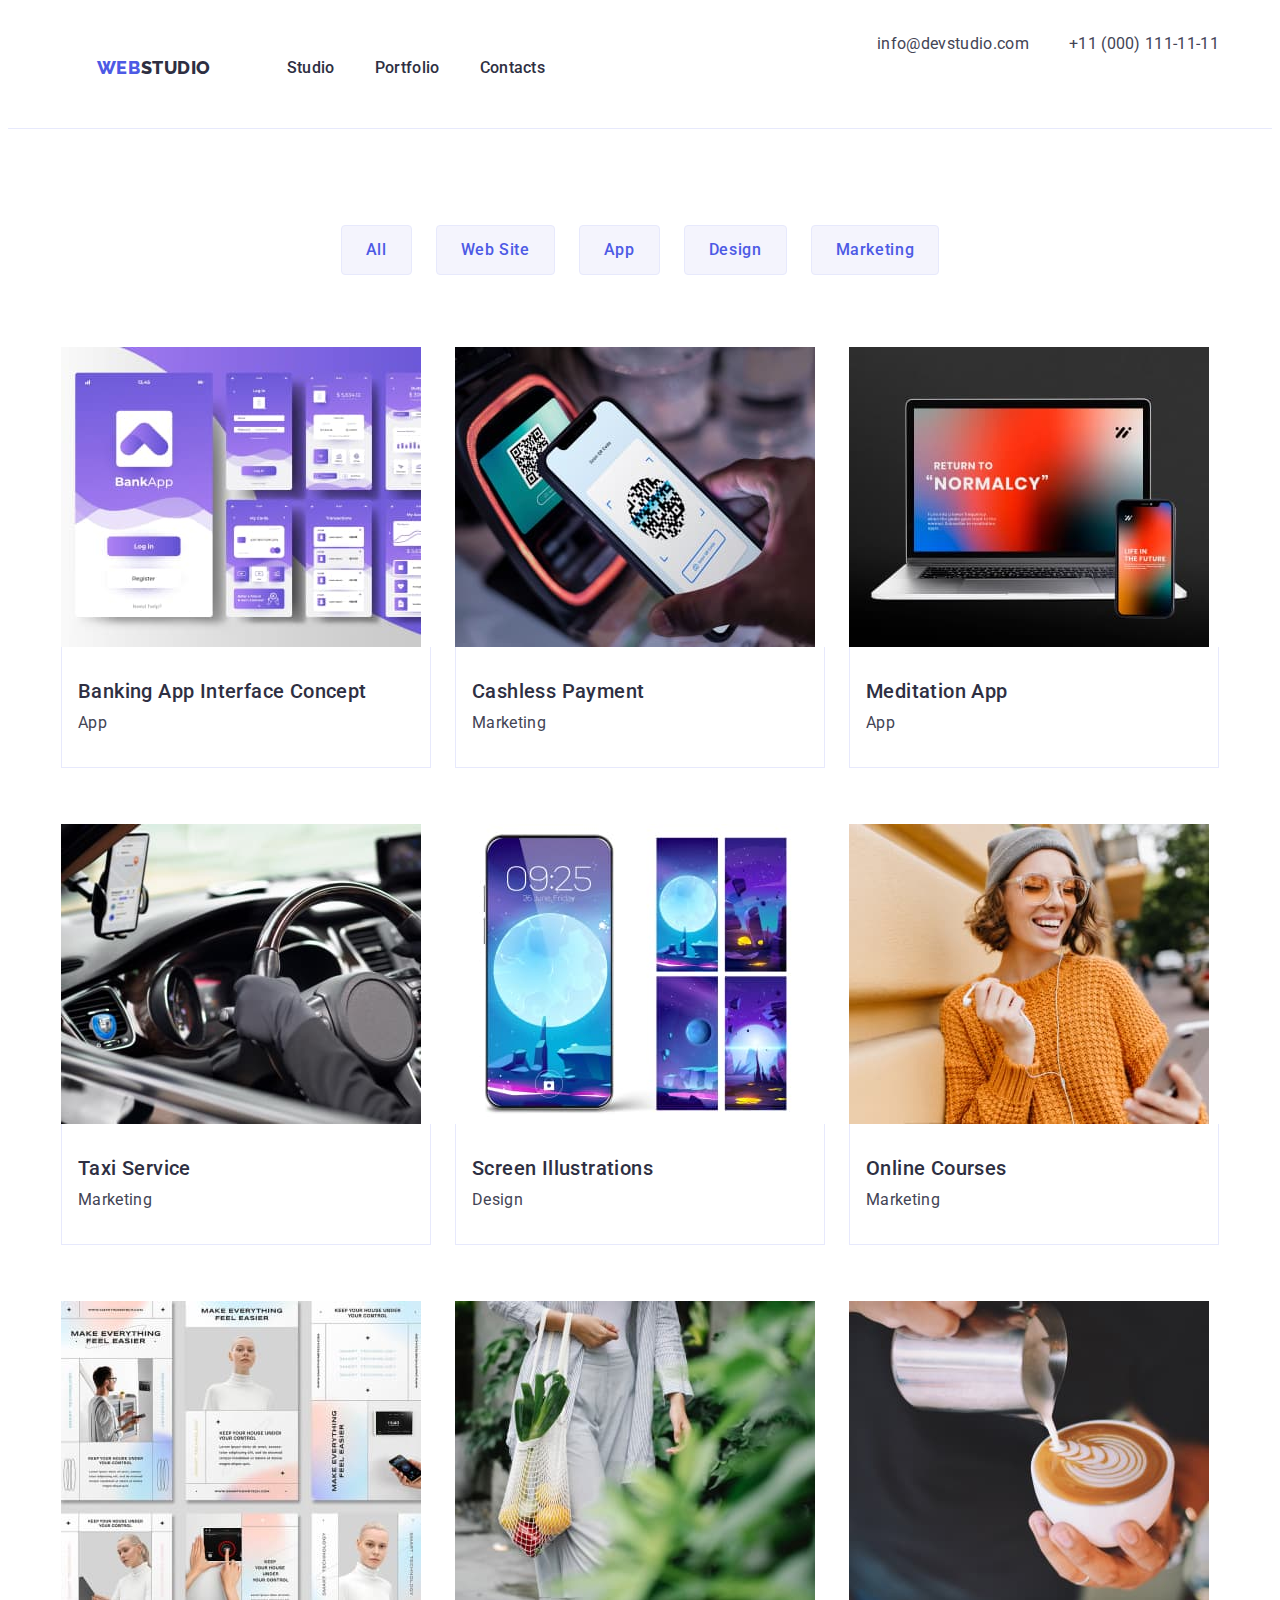
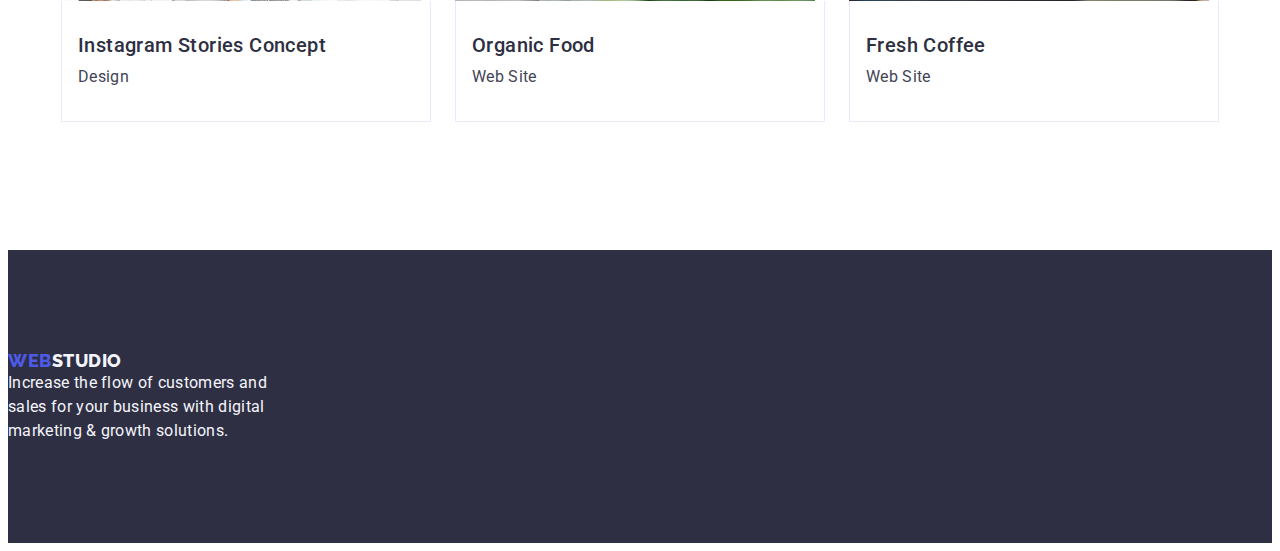
==== commit 7e378441: "hw3" ====
--- a/portfolio.html
+++ b/portfolio.html
@@ -28,7 +28,7 @@
                 <li class="logo-item">
                     <a href="./portfolio.html" class="nav-list link">Portfolio</a>
                 </li>
-                <li>
+                <li class="logo-item">
                     <a href="" class="nav-list link">Contacts</a>
 
                 </li>
@@ -49,7 +49,6 @@
         </address>
     </div>
 </header>
-
     <main>
         <section class="portfolio-items"> 
             <div class="container">
--- a/css/styles.css
+++ b/css/styles.css
@@ -109,6 +109,7 @@
         align-items: center;
         margin-left: auto;
         justify-content: space-between;
+
 }
 
  .nav-list{
@@ -119,6 +120,8 @@
     letter-spacing: 0.02em;
     padding-top: 24px;
         padding-bottom: 24px;
+        display: flex;
+        align-items: center;
  }
  .nav-list:hover{
     color: var(--button-color);
@@ -315,16 +318,15 @@
     color: var(--main-color);
 }
 .link-button{
-     background-color: var(--cloud-color);
+    background-color: var(--cloud-color);
     font-family: "Roboto", sans-serif;
     font-weight: 500;
     font-size: 16px;
     line-height: 1.5;
     letter-spacing: 0.04em;
     color: var(--main-color);
+    padding: 12px 24px;
     cursor: pointer;
-    padding-left: 24px;
-    padding-right: 24px;
     border: 1px solid var(--button-color-two);
     border-radius: 4px
 }
@@ -351,6 +353,7 @@
     line-height: 1.2;
     letter-spacing: 0.02em;
     color: var(--navy-color);
+    margin-bottom: 8px
 }
 .paragraph-text{
     font-size: 16px;
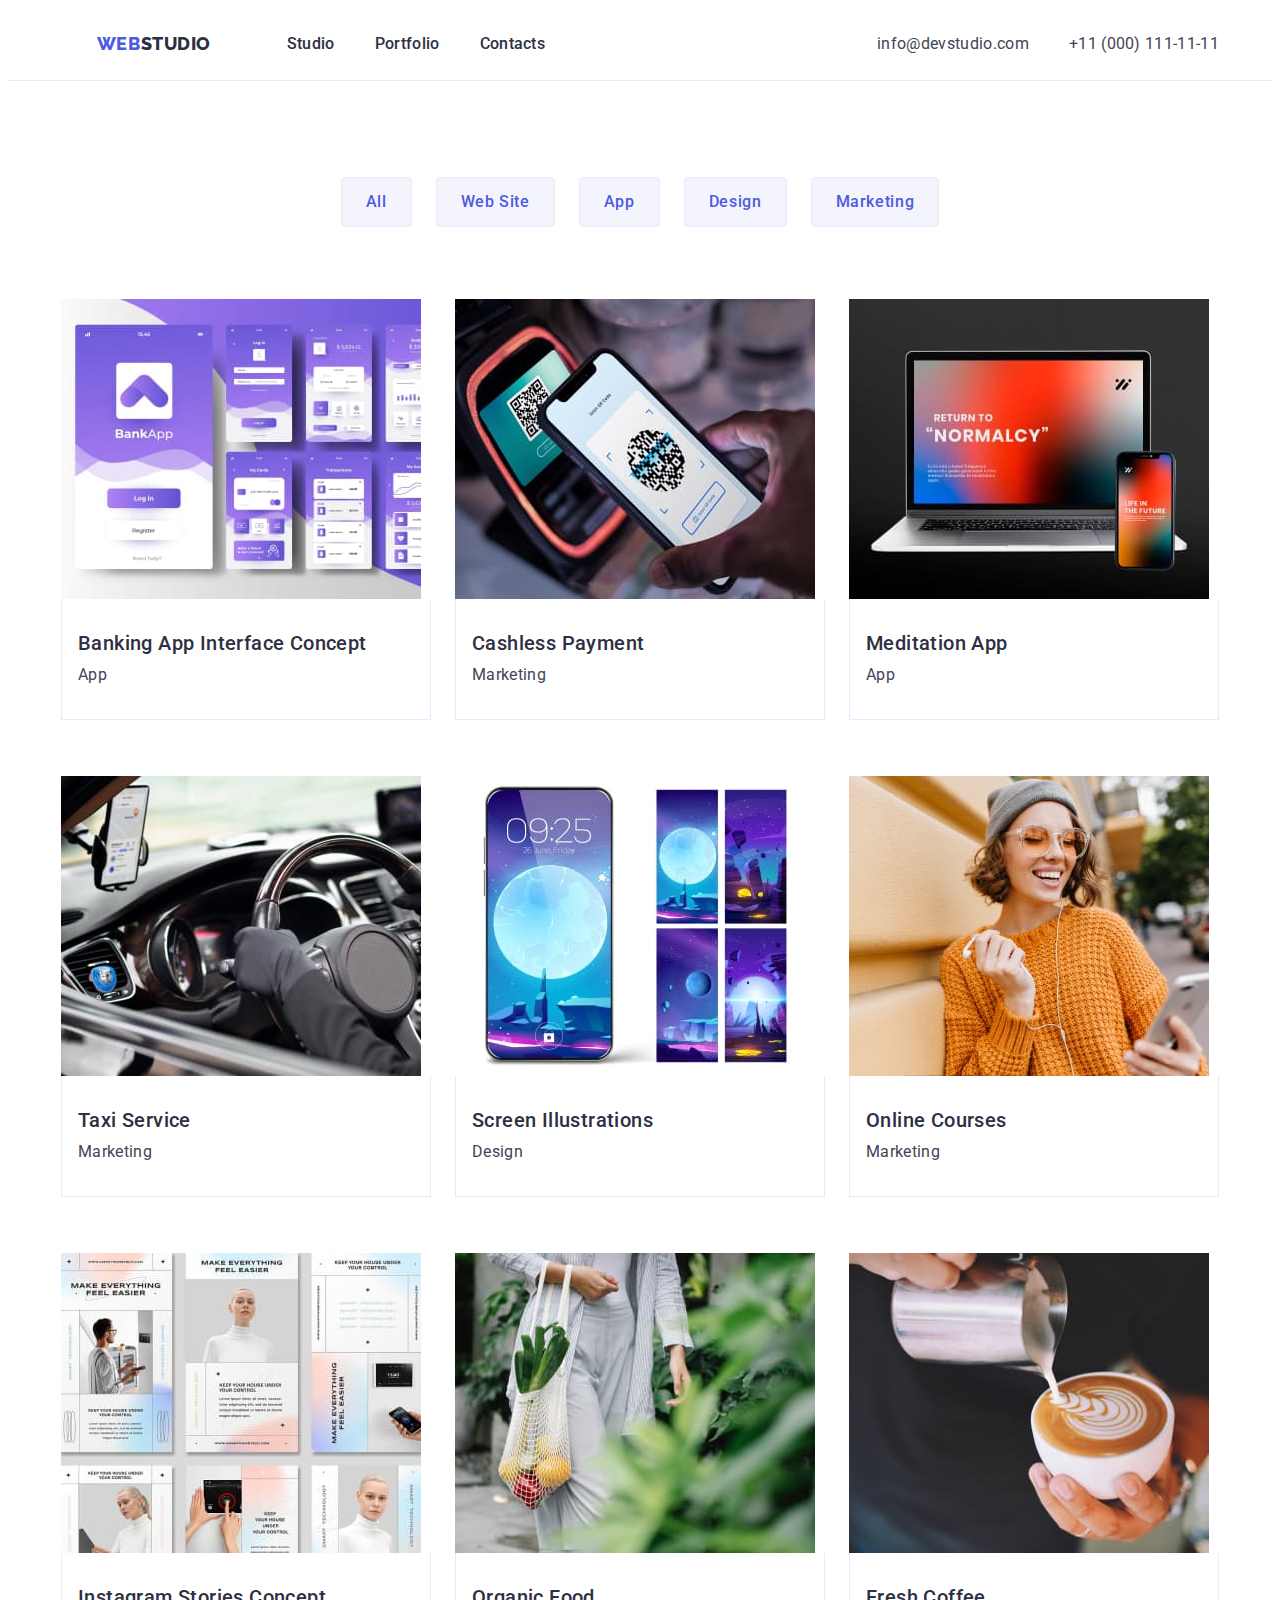
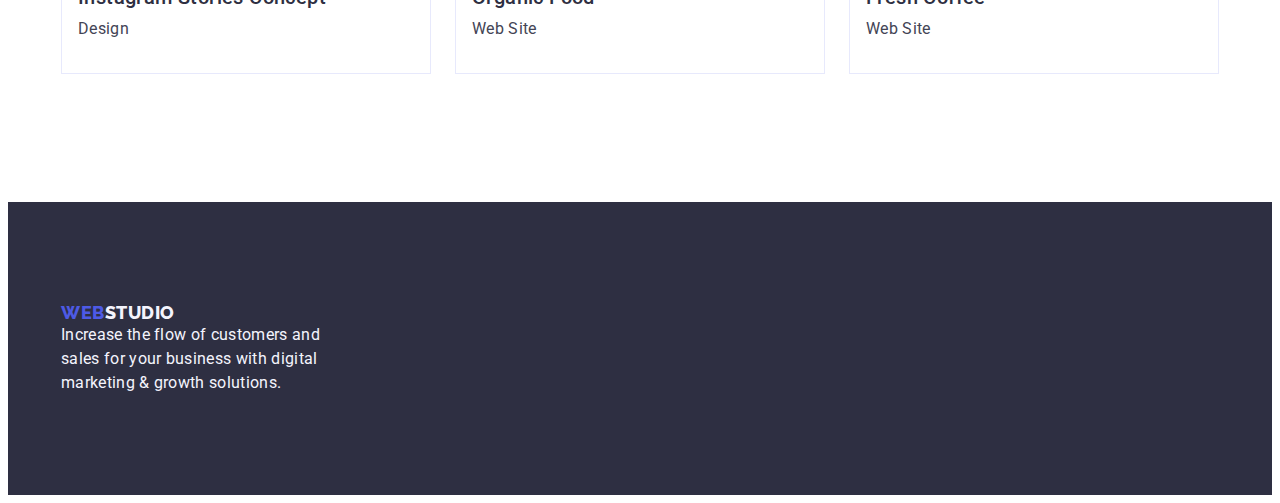
==== commit 528e6ebd: "hw3" ====
--- a/portfolio.html
+++ b/portfolio.html
@@ -151,11 +151,12 @@
     </main>
        
         <footer class="section-footer">
+            <div class="container">
             <a class="logo link" href="./index.html">Web<span class="logo-text-second">Studio</span></a>
             <p class="footer-describtion">
                 Increase the flow of customers and sales for your business with digital marketing & growth solutions.
             </p>
-    
+    </div>
     </footer>
     </body>
     
--- a/css/styles.css
+++ b/css/styles.css
@@ -60,7 +60,7 @@
         }
 .header{
     border-bottom: 1px solid var(--button-color-two);
-    padding: 24px 0;
+    
    
 }
 .header-menu{
@@ -135,12 +135,14 @@
     .address-info{
         display: flex;
         gap: 40px;
+        margin-top: 24px;
     }
  .address-link{
     font-size: 16px;
     line-height: 1.5;
     color: #434455;
     letter-spacing: 0.02em;
+    
  }
     .address-link:hover{
 color: var(--button-color);
@@ -154,6 +156,9 @@
     background-color: var(--navy-color);
     padding-top: 188px;
     padding-bottom: 188px;
+    text-align: center;
+   
+    
 }
 .title{
 font-size: 20px;
@@ -167,7 +172,9 @@
     text-align: center;
     letter-spacing: 0.02em;
     max-width: 496px;
-    margin: 188px,472px,292px,472px;
+    margin: 0 auto;
+    margin-bottom: 48px;
+    
 }
 .titlesecond{
     font-weight: 500;
@@ -182,7 +189,9 @@
     line-height: 1.5;
     letter-spacing: 0.02em;
      color: #434455;
-    text-align: center;
+    
+    
+    
 }
 .title-describtion{
     font-size: 36px;
@@ -271,6 +280,8 @@
     border: none;
     background-color: #4d5ae5;
     border-radius: 4px;
+    margin: 0 auto;
+   
 }
 
 .solution-button:hover,.solution-button:focus{
@@ -283,6 +294,7 @@
 .section-item{
     display: flex;
     gap: 24px;
+    
 }
 .section-menu{
 width: calc((100% - 72px) / 4);
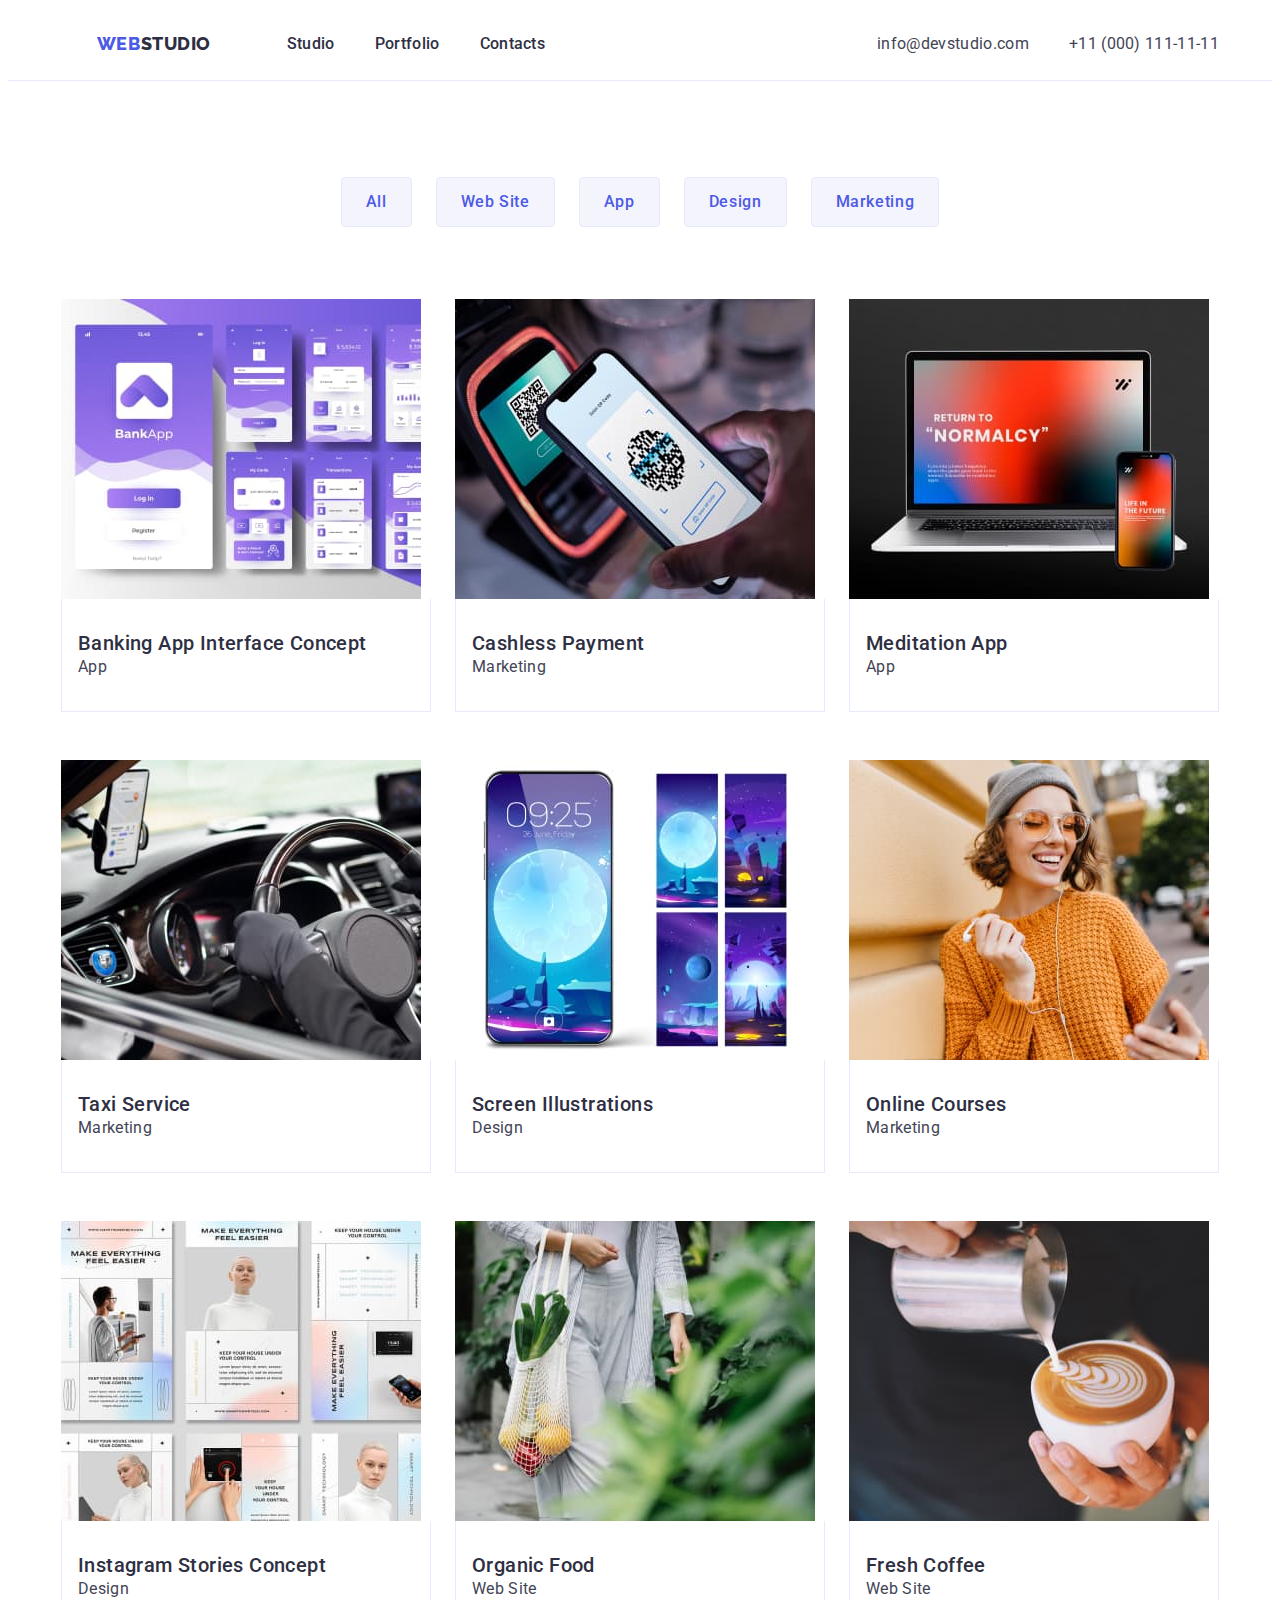
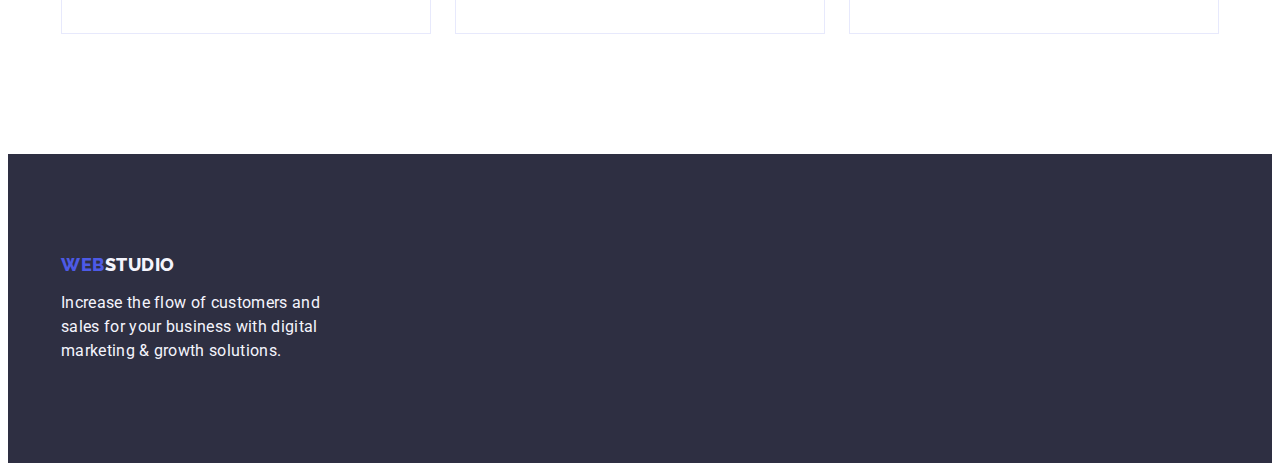
==== commit 4034959a: "hw3" ====
--- a/portfolio.html
+++ b/portfolio.html
@@ -152,7 +152,7 @@
        
         <footer class="section-footer">
             <div class="container">
-            <a class="logo link" href="./index.html">Web<span class="logo-text-second">Studio</span></a>
+            <a class="logo-footer link" href="./index.html">Web<span class="logo-text-second">Studio</span></a>
             <p class="footer-describtion">
                 Increase the flow of customers and sales for your business with digital marketing & growth solutions.
             </p>
--- a/css/styles.css
+++ b/css/styles.css
@@ -71,6 +71,7 @@
 .header-container {
     display: flex;
     gap: 332px;
+    align-items: center;
 }
 .logo {
     font-family: "Raleway",sans-serif;
@@ -81,12 +82,23 @@
     text-transform: uppercase;
     color: var(--main-color);
     margin-right: 76px;
+    display: inline-block;
+    
     
      
 }
 .logo-footer{
     margin-bottom: 16px;
     display: inline-block;
+    font-family: "Raleway", sans-serif;
+        font-weight: 800;
+        font-size: 18px;
+        line-height: 1.17;
+        letter-spacing: 0.03em;
+        text-transform: uppercase;
+        color: var(--main-color);
+        margin-right: 76px;
+        display: inline-block;
 }
 
 .list{
@@ -135,7 +147,7 @@
     .address-info{
         display: flex;
         gap: 40px;
-        margin-top: 24px;
+        
     }
  .address-link{
     font-size: 16px;
@@ -186,13 +198,24 @@
 }
 .list-text{
     font-size: 16px;
-    line-height: 1.5;
-    letter-spacing: 0.02em;
-     color: #434455;
-    
-    
-    
-}
+        line-height: 1.5;
+        letter-spacing: 0.02em;
+        color: #434455;
+   
+    display: flex;
+        align-content: space-between;
+        gap: 24px;
+}
+.list-text-workers{
+   
+    font-size: 16px;
+        line-height: 1.5;
+        letter-spacing: 0.02em;
+        color: #434455;
+        text-align: center;
+
+}
+
 .title-describtion{
     font-size: 36px;
     line-height: 1.11;
@@ -289,7 +312,10 @@
 }
 .spdt{
     padding-top: 120px;
-padding-bottom: 120px
+padding-bottom: 120px;
+display: flex;
+    align-content: space-between;
+    gap: 24px;
 }
 .section-item{
     display: flex;
@@ -365,7 +391,8 @@
     line-height: 1.2;
     letter-spacing: 0.02em;
     color: var(--navy-color);
-    margin-bottom: 8px
+   
+    
 }
 .paragraph-text{
     font-size: 16px;
@@ -381,6 +408,6 @@
     padding: 32px 16px;
     border: 1px solid var(--button-color-two);
     border-top: none;
-    margin-bottom: 8px;
-}
-
+   
+}
+
